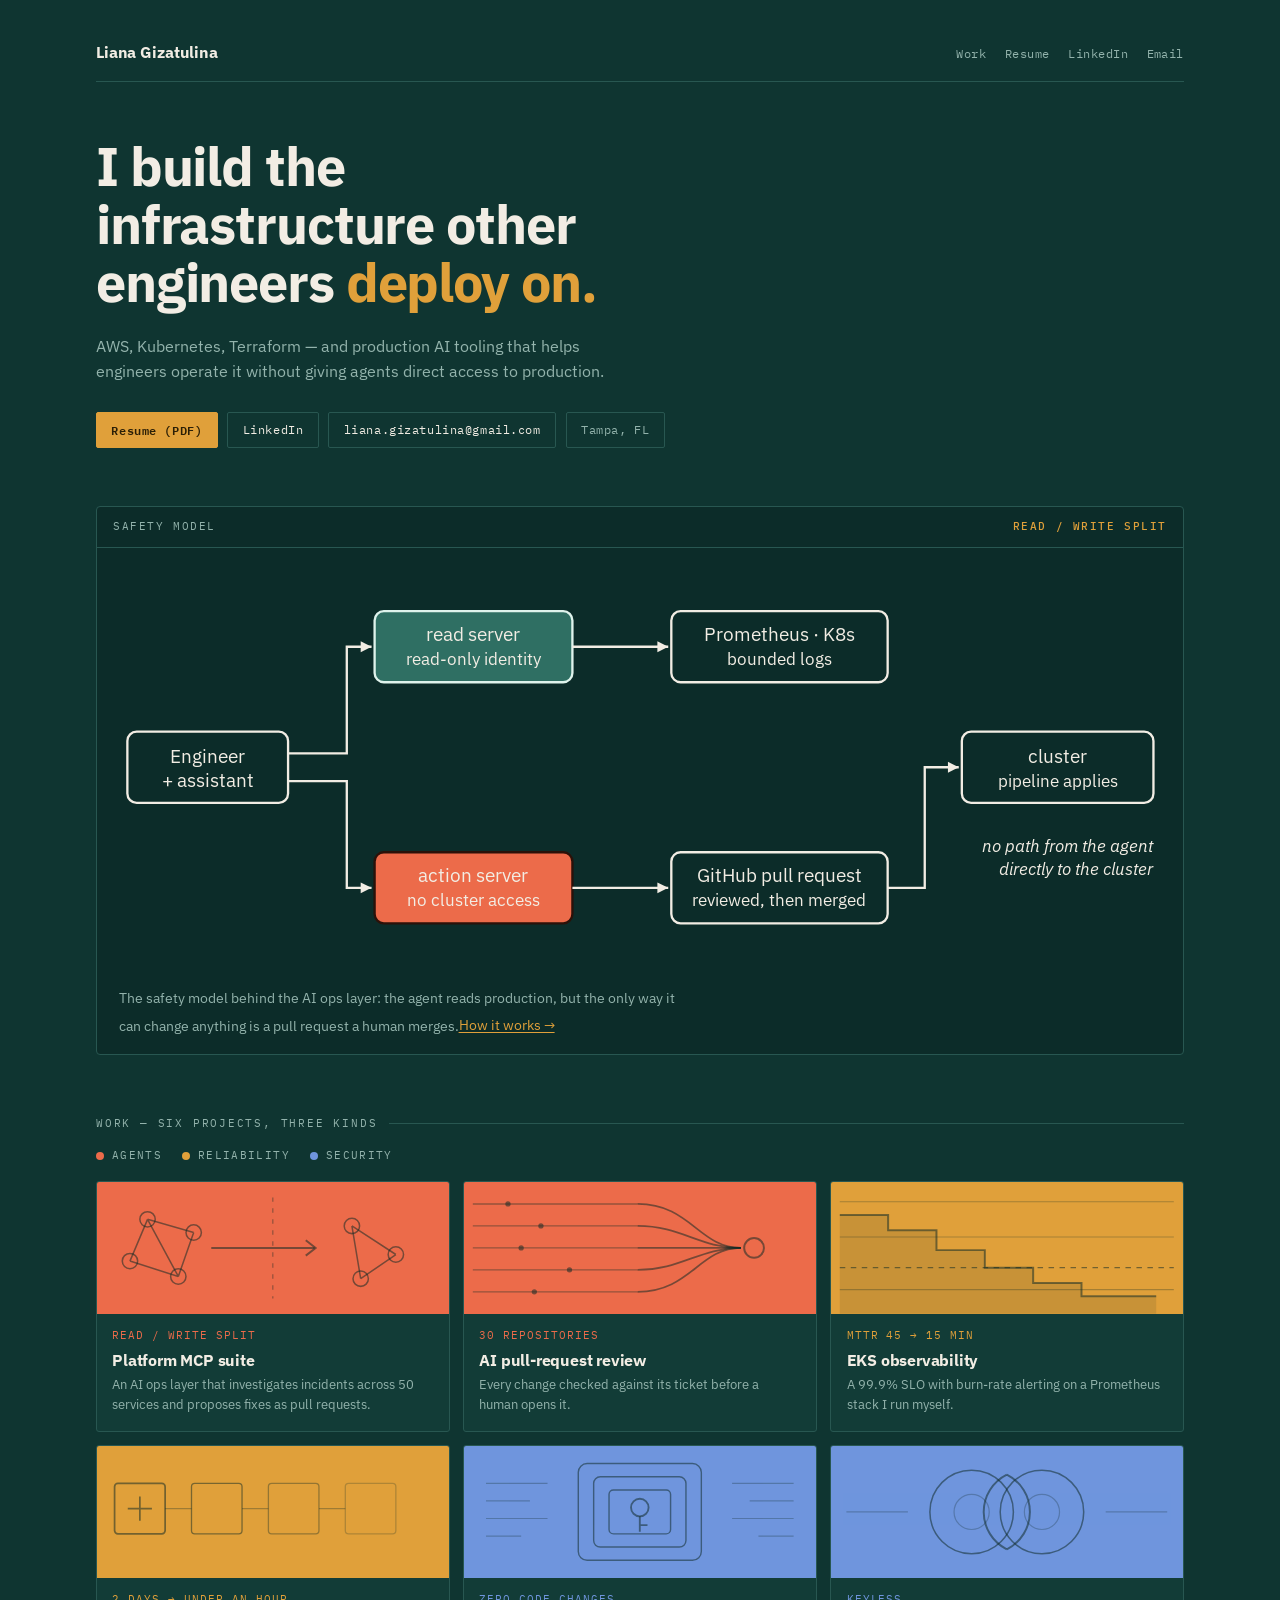
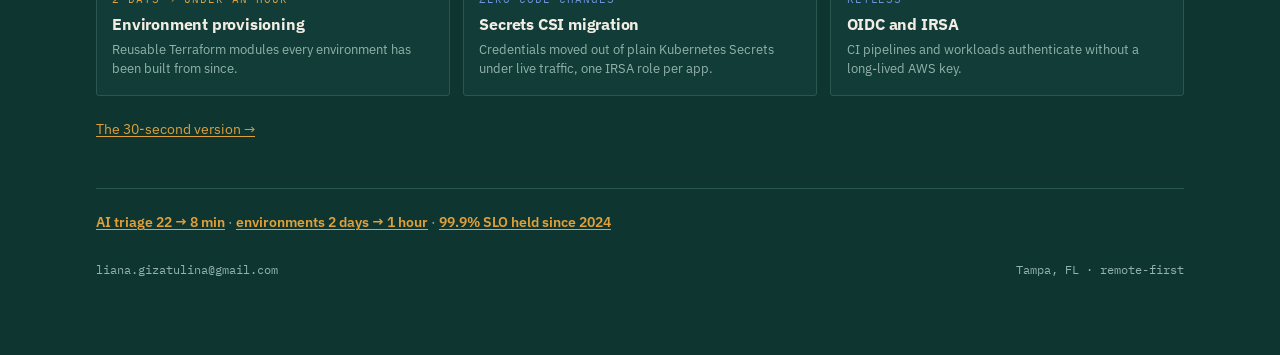
==== index.html @ ad699a3f "redesign: deep teal ground, three-colour project system, add resume.pdf The paper-and-ink identity (" ====
<!doctype html>
<html lang="en">
<head>
<meta charset="utf-8">
<meta name="viewport" content="width=device-width, initial-scale=1">
<title>Liana Gizatulina — Platform / DevOps Engineer</title>
<meta name="description" content="Platform engineer. I build the infrastructure other engineers deploy on — AWS, Kubernetes, Terraform — and production AI tooling for operating it.">
<link rel="icon" href="favicon.svg" type="image/svg+xml">
<link rel="canonical" href="https://lianagizatulina.com/">
<meta property="og:type" content="website">
<meta property="og:site_name" content="Liana Gizatulina">
<meta property="og:url" content="https://lianagizatulina.com/">
<meta property="og:title" content="Liana Gizatulina — Platform / DevOps Engineer">
<meta property="og:description" content="Platform engineer. I build the infrastructure other engineers deploy on — AWS, Kubernetes, Terraform — and production AI tooling for operating it.">
<meta property="og:image" content="https://lianagizatulina.com/og-2.png">
<meta property="og:image:width" content="1200">
<meta property="og:image:height" content="630">
<meta property="og:image:alt" content="Liana Gizatulina, Platform / DevOps Engineer. 99.9% SLO since 2024, environments 2 days to 1 hour, AI triage 22 to 8 min.">
<meta name="twitter:card" content="summary_large_image">
<link rel="preconnect" href="https://fonts.googleapis.com">
<link rel="preconnect" href="https://fonts.gstatic.com" crossorigin>
<link rel="stylesheet" href="style.css?v=6">
</head>
<body>

<svg width="0" height="0" style="position:absolute" aria-hidden="true" focusable="false">
  <symbol id="art-split" viewBox="0 0 320 120">
    <g fill="none" stroke="currentColor" stroke-width="1.4">
      <circle cx="46" cy="34" r="7"/><circle cx="30" cy="72" r="7"/><circle cx="74" cy="86" r="7"/><circle cx="88" cy="46" r="7"/>
      <path d="M46 34L88 46M46 34L30 72M30 72L74 86M88 46L74 86M46 34L74 86"/>
      <circle cx="232" cy="40" r="7"/><circle cx="272" cy="66" r="7"/><circle cx="240" cy="88" r="7"/>
      <path d="M232 40L272 66M272 66L240 88M232 40L240 88"/>
    </g>
    <path d="M160 14V106" stroke="currentColor" stroke-width="1.2" stroke-dasharray="4 6" opacity=".7"/>
    <g class="hi" stroke="currentColor" stroke-width="1.8" fill="none">
      <path d="M104 60h94"/><path d="M190 53l9 7-9 7"/>
    </g>
  </symbol>
  <symbol id="art-lanes" viewBox="0 0 320 120">
    <g fill="none" stroke="currentColor" stroke-width="1.2" opacity=".75">
      <path d="M8 20h150M8 40h150M8 60h150M8 80h150M8 100h150"/>
    </g>
    <g class="hi" fill="none" stroke="currentColor" stroke-width="1.6">
      <path d="M158 20C206 20 214 60 252 60"/><path d="M158 40C198 40 214 60 252 60"/>
      <path d="M158 60h94"/>
      <path d="M158 80C198 80 214 60 252 60"/><path d="M158 100C206 100 214 60 252 60"/>
      <circle cx="264" cy="60" r="9" stroke-width="1.8"/>
    </g>
    <g fill="currentColor"><circle cx="40" cy="20" r="2.4"/><circle cx="70" cy="40" r="2.4"/><circle cx="52" cy="60" r="2.4"/><circle cx="96" cy="80" r="2.4"/><circle cx="64" cy="100" r="2.4"/></g>
  </symbol>
  <symbol id="art-burn" viewBox="0 0 320 120">
    <path d="M8 30h44v14h44v18h44v16h44v14h44v12h68v36H8z" fill="currentColor" opacity=".22"/>
    <path class="hi" d="M8 30h44v14h44v18h44v16h44v14h44v12h68" fill="none" stroke="currentColor" stroke-width="1.8"/>
    <path d="M8 78h304" fill="none" stroke="currentColor" stroke-width="1.2" stroke-dasharray="5 5"/>
    <g fill="none" stroke="currentColor" stroke-width="1" opacity=".55"><path d="M8 18h304M8 50h304M8 98h304"/></g>
  </symbol>
  <symbol id="art-grid" viewBox="0 0 320 120">
    <g class="hi" fill="none" stroke="currentColor" stroke-width="1.6">
      <rect x="16" y="34" width="46" height="46" rx="3"/><path d="M28 57h22M39 46v22"/>
    </g>
    <g fill="none" stroke="currentColor" stroke-width="1.2">
      <rect x="86" y="34" width="46" height="46" rx="3" opacity=".95"/>
      <rect x="156" y="34" width="46" height="46" rx="3" opacity=".7"/>
      <rect x="226" y="34" width="46" height="46" rx="3" opacity=".45"/>
    </g>
    <g stroke="currentColor" stroke-width="1.2" opacity=".6" fill="none"><path d="M62 57h24M132 57h24M202 57h24"/></g>
  </symbol>
  <symbol id="art-vault" viewBox="0 0 320 120">
    <g fill="none" stroke="currentColor" stroke-width="1.3">
      <rect x="104" y="16" width="112" height="88" rx="8"/>
      <rect x="118" y="28" width="84" height="64" rx="6"/>
      <rect x="132" y="40" width="56" height="40" rx="4"/>
    </g>
    <g class="hi" fill="none" stroke="currentColor" stroke-width="1.7">
      <circle cx="160" cy="56" r="8"/><path d="M160 64v14M160 72h7"/>
    </g>
    <g fill="none" stroke="currentColor" stroke-width="1.1" opacity=".55">
      <path d="M20 34h56M20 50h40M20 66h56M20 82h32"/>
      <path d="M244 34h56M260 50h40M244 66h56M268 82h32"/>
    </g>
  </symbol>
  <symbol id="art-rings" viewBox="0 0 320 120">
    <g fill="none" stroke="currentColor" stroke-width="1.4">
      <circle cx="128" cy="60" r="38"/><circle cx="192" cy="60" r="38"/>
    </g>
    <g class="hi" fill="none" stroke="currentColor" stroke-width="1.8">
      <path d="M160 26a38 38 0 000 68"/><path d="M160 26a38 38 0 010 68"/>
    </g>
    <g fill="none" stroke="currentColor" stroke-width="1.1" opacity=".5">
      <circle cx="128" cy="60" r="16"/><circle cx="192" cy="60" r="16"/>
      <path d="M14 60h56M250 60h56"/>
    </g>
  </symbol>
</svg>

<div class="wrap wide">

  <nav class="site-nav">
    <span class="who">Liana Gizatulina</span>
    <span class="nav-links">
      <a href="projects/">Work</a>
      <a href="resume.pdf">Resume</a>
      <a href="https://linkedin.com/in/liana-gizatulina">LinkedIn</a>
      <a href="mailto:liana.gizatulina@gmail.com">Email</a>
    </span>
  </nav>

  <header class="hero">
    <h1>I build the infrastructure other engineers <em>deploy on.</em></h1>
    <p class="hook">AWS, Kubernetes, Terraform — and production AI tooling that helps engineers operate it without giving agents direct access to production.</p>
    <ul class="chips">
      <li><a class="pri" href="resume.pdf">Resume (PDF)</a></li>
      <li><a href="https://linkedin.com/in/liana-gizatulina">LinkedIn</a></li>
      <li><a href="mailto:liana.gizatulina@gmail.com">liana.gizatulina@gmail.com</a></li>
      <li><span>Tampa, FL</span></li>
    </ul>
  </header>

  <figure class="showcase framed">
    <div class="panel-bar"><span>Safety model</span><b>read / write split</b></div>
    <div class="panel-body">
      <svg viewBox="0 0 680 260" role="img" aria-labelledby="home-diagram-title home-diagram-desc" xmlns="http://www.w3.org/2000/svg">
        <title id="home-diagram-title">Read and write paths, separated</title>
        <desc id="home-diagram-desc">The assistant reaches the read server, which queries Prometheus, Kubernetes state, and bounded logs using a read-only service account. Separately, the assistant reaches the action server, which holds no cluster credentials and can only open a GitHub pull request. A human reviews and merges that pull request, and only then does the delivery pipeline apply the change to the cluster.</desc>
        <g fill="none" stroke="currentColor" stroke-width="1.5">
          <rect x="8" y="104" width="104" height="46" rx="6"/>
          <rect class="n-read" x="168" y="26" width="128" height="46" rx="6"/>
          <rect class="n-act" x="168" y="182" width="128" height="46" rx="6"/>
          <rect x="360" y="26" width="140" height="46" rx="6"/>
          <rect x="360" y="182" width="140" height="46" rx="6"/>
          <rect x="548" y="104" width="124" height="46" rx="6"/>
        </g>
        <g fill="currentColor" font-family="'IBM Plex Sans', -apple-system, BlinkMacSystemFont, sans-serif" font-size="12.5" text-anchor="middle">
          <text x="60" y="124">Engineer</text>
          <text x="60" y="140">+ assistant</text>
          <text x="232" y="45">read server</text>
          <text x="232" y="61" font-size="11">read-only identity</text>
          <text x="232" y="201">action server</text>
          <text x="232" y="217" font-size="11">no cluster access</text>
          <text x="430" y="45">Prometheus · K8s</text>
          <text x="430" y="61" font-size="11">bounded logs</text>
          <text x="430" y="201">GitHub pull request</text>
          <text x="430" y="217" font-size="11">reviewed, then merged</text>
          <text x="610" y="124">cluster</text>
          <text x="610" y="140" font-size="11">pipeline applies</text>
        </g>
        <g stroke="currentColor" stroke-width="1.5" fill="none">
          <path d="M112 118 L 150 118 L 150 49 L 166 49"/>
          <path d="M112 136 L 150 136 L 150 205 L 166 205"/>
          <path d="M296 49 L 358 49"/>
          <path d="M296 205 L 358 205"/>
          <path d="M500 205 L 524 205 L 524 127 L 546 127"/>
        </g>
        <g fill="currentColor">
          <path d="M166 49 l -7 -3.5 v 7 z"/>
          <path d="M166 205 l -7 -3.5 v 7 z"/>
          <path d="M358 49 l -7 -3.5 v 7 z"/>
          <path d="M358 205 l -7 -3.5 v 7 z"/>
          <path d="M546 127 l -7 -3.5 v 7 z"/>
        </g>
        <g fill="currentColor" font-family="'IBM Plex Sans', -apple-system, BlinkMacSystemFont, sans-serif" font-size="11" font-style="italic" text-anchor="end">
          <text x="672" y="182">no path from the agent</text>
          <text x="672" y="197">directly to the cluster</text>
        </g>
      </svg>
      <figcaption>The safety model behind the AI ops layer: the agent reads production, but the only way it can change anything is a pull request a human merges.<a class="go" href="projects/mcp-suite.html">How it works &rarr;</a></figcaption>
    </div>
  </figure>

  <p class="sec-label">Work — six projects, three kinds</p>

  <ul class="cat-key">
    <li class="c-agents"><i></i>Agents</li>
    <li class="c-rely"><i></i>Reliability</li>
    <li class="c-sec"><i></i>Security</li>
  </ul>

  <ul class="cards">
    <li><a class="pcard c-agents" href="projects/mcp-suite.html">
      <svg class="pcard-art" viewBox="0 0 320 120" aria-hidden="true"><use href="#art-split"/></svg>
      <span class="pcard-body">
        <span class="pcard-metric">read / write split</span>
        <span class="pcard-title">Platform MCP suite</span>
        <span class="pcard-note">An AI ops layer that investigates incidents across 50 services and proposes fixes as pull requests.</span>
      </span>
    </a></li>
    <li><a class="pcard c-agents" href="projects/ai-pr-review.html">
      <svg class="pcard-art" viewBox="0 0 320 120" aria-hidden="true"><use href="#art-lanes"/></svg>
      <span class="pcard-body">
        <span class="pcard-metric">30 repositories</span>
        <span class="pcard-title">AI pull-request review</span>
        <span class="pcard-note">Every change checked against its ticket before a human opens it.</span>
      </span>
    </a></li>
    <li><a class="pcard c-rely" href="projects/eks-observability.html">
      <svg class="pcard-art" viewBox="0 0 320 120" aria-hidden="true"><use href="#art-burn"/></svg>
      <span class="pcard-body">
        <span class="pcard-metric">MTTR 45 &rarr; 15 min</span>
        <span class="pcard-title">EKS observability</span>
        <span class="pcard-note">A 99.9% SLO with burn-rate alerting on a Prometheus stack I run myself.</span>
      </span>
    </a></li>
    <li><a class="pcard c-rely" href="projects/provisioning.html">
      <svg class="pcard-art" viewBox="0 0 320 120" aria-hidden="true"><use href="#art-grid"/></svg>
      <span class="pcard-body">
        <span class="pcard-metric">2 days &rarr; under an hour</span>
        <span class="pcard-title">Environment provisioning</span>
        <span class="pcard-note">Reusable Terraform modules every environment has been built from since.</span>
      </span>
    </a></li>
    <li><a class="pcard c-sec" href="projects/secrets-csi.html">
      <svg class="pcard-art" viewBox="0 0 320 120" aria-hidden="true"><use href="#art-vault"/></svg>
      <span class="pcard-body">
        <span class="pcard-metric">zero code changes</span>
        <span class="pcard-title">Secrets CSI migration</span>
        <span class="pcard-note">Credentials moved out of plain Kubernetes Secrets under live traffic, one IRSA role per app.</span>
      </span>
    </a></li>
    <li><a class="pcard c-sec" href="projects/oidc-irsa.html">
      <svg class="pcard-art" viewBox="0 0 320 120" aria-hidden="true"><use href="#art-rings"/></svg>
      <span class="pcard-body">
        <span class="pcard-metric">keyless</span>
        <span class="pcard-title">OIDC and IRSA</span>
        <span class="pcard-note">CI pipelines and workloads authenticate without a long-lived AWS key.</span>
      </span>
    </a></li>
  </ul>

  <p class="more"><a href="30-seconds.html">The 30-second version &rarr;</a></p>

  <p class="numbers">
    <a href="projects/mcp-suite.html"><strong>AI triage 22 &rarr; 8 min</strong></a> &middot; <a href="projects/provisioning.html"><strong>environments 2 days &rarr; 1 hour</strong></a> &middot; <a href="projects/eks-observability.html"><strong>99.9% SLO held since 2024</strong></a>
  </p>

  <p class="site-foot"><span>liana.gizatulina@gmail.com</span><span>Tampa, FL &middot; remote-first</span></p>

</div>
</body>
</html>
---- style.css ----
/* Two Doors — shared styles.
   No framework, no build step. JavaScript is progressive enhancement only:
   every page is complete and readable without it. */

@import url("https://fonts.googleapis.com/css2?family=IBM+Plex+Mono:wght@400;500&family=IBM+Plex+Sans:wght@400;600;700&display=swap");

:root {
  /* Direction D — deep teal ground, colour lives in the artwork */
  --bg: #0f3531;
  --card: #123c37;
  --fg: #f2ede4;
  --muted: #93b3ac;
  --rule: #285751;
  --rule-strong: #3d7a70;
  --hover: #16453f;
  --accent: #e0a03a;
  --focus: #6f95dd;

  /* the three project categories */
  --cat-agents: #ec6b4a;
  --cat-rely:   #e0a03a;
  --cat-sec:    #6f95dd;
  --art-ink:    rgba(14, 42, 38, .52);
  --art-ink-2:  rgba(14, 42, 38, .86);

  /* data-visual semantics, carried over */
  --spent: #ec6b4a;
  --spent-ink: #2b1109;
  --spent-over: #d84a37;
  --left: #2f6f63;
  --left-ink: #dff3ec;
  --good: #4fb99a;

  --measure: 36rem;
  --wide: 68rem;
  --sans: "IBM Plex Sans", -apple-system, BlinkMacSystemFont, "Segoe UI", Roboto, "Helvetica Neue", Arial, sans-serif;
  --serif: "IBM Plex Sans", -apple-system, BlinkMacSystemFont, "Segoe UI", Roboto, "Helvetica Neue", Arial, sans-serif;
  --mono: "IBM Plex Mono", ui-monospace, SFMono-Regular, "SF Mono", Menlo, Consolas, monospace;
}

@media (prefers-color-scheme: dark) {
  :root {
    --bg: #0b2b28;
    --card: #0f342f;
    --rule: #23504b;
    --hover: #133c37;
  }
}

*, *::before, *::after { box-sizing: border-box; }
html { -webkit-text-size-adjust: 100%; }

body {
  margin: 0;
  padding: 2.5rem 1.25rem 4rem;
  background: var(--bg);
  color: var(--fg);
  font-family: var(--sans);
  font-size: 1.0625rem;
  line-height: 1.6;
}

.wrap { max-width: var(--measure); margin: 0 auto; }

a { color: inherit; text-decoration-thickness: 1px; text-underline-offset: 2px; }
a:focus-visible { outline: 2px solid var(--focus); outline-offset: 3px; border-radius: 2px; }

/* --- header card --- */

.card {
  border: 1px solid var(--rule);
  border-radius: 10px;
  background: var(--card);
  padding: 1.5rem;
}

.name { margin: 0; font-size: 1.875rem; line-height: 1.15; letter-spacing: -0.015em; font-family: var(--serif); font-weight: 600; }
.role { margin: 0.4rem 0 0; font-size: 1.0625rem; font-weight: 600; }
.pitch { margin: 0.85rem 0 0; color: var(--muted); font-family: var(--serif); font-size: 1.0625rem; }

.meta { margin: 1.25rem 0 0; display: flex; flex-wrap: wrap; gap: 0.75rem 1.25rem; align-items: center; font-size: 0.9375rem; }

.btn {
  display: inline-block;
  padding: 0.5rem 1rem;
  border: 1px solid var(--fg);
  border-radius: 6px;
  text-decoration: none;
  font-weight: 600;
  font-size: 0.9375rem;
  transition: background .15s, color .15s;
}
.btn:hover { background: var(--fg); color: var(--card); }

/* --- doors --- */

.doors { margin: 1.75rem 0 0; padding: 0; list-style: none; display: grid; gap: 1rem; }
@media (min-width: 34rem) { .doors { grid-template-columns: 1fr 1fr; } }

.door {
  display: block;
  height: 100%;
  padding: 1.25rem;
  border: 1px solid var(--rule);
  border-radius: 10px;
  background: var(--card);
  text-decoration: none;
  transition: background .15s, border-color .15s, transform .15s;
}
.door:hover { background: var(--hover); border-color: var(--rule-strong); transform: translateY(-2px); }

.door-label { margin: 0; font-size: 1.125rem; font-weight: 700; }
.door-label::after { content: "\2192"; display: inline-block; margin-left: 0.35em; transition: transform .15s; }
.door:hover .door-label::after { transform: translateX(4px); }
.door-note { margin: 0.35rem 0 0; color: var(--muted); font-size: 0.9375rem; }
.door-time { margin: 0.6rem 0 0; font-family: var(--sans); font-size: 0.8125rem; color: var(--muted); letter-spacing: 0.02em; }

/* --- the three numbers --- */

.numbers { margin: 1.75rem 0 0; color: var(--muted); font-size: 1rem; line-height: 1.9; }
.numbers strong { color: var(--accent); font-weight: 600; }

/* --- interior pages --- */

.back { display: inline-block; margin: 0 0 1.5rem; font-size: 0.9375rem; color: var(--muted); }

h2 {
  margin: 2.75rem 0 0.75rem;
  font-size: 1.3125rem;
  line-height: 1.3;
  padding-bottom: 0.4rem;
  border-bottom: 1px solid var(--rule);
  font-family: var(--sans);
}
h3 { margin: 1.5rem 0 0.25rem; font-size: 1.0625rem; }

p, li, dd { font-family: var(--serif); }
.lede { font-size: 1.1875rem; line-height: 1.55; }
.role-line { margin: 0; color: var(--muted); font-size: 0.9375rem; font-family: var(--sans); }

.scope {
  margin: 1.25rem 0 0;
  padding: 0.9rem 1rem;
  border-left: 3px solid var(--accent);
  background: var(--card);
  color: var(--muted);
  font-size: 0.9375rem;
}
.scope strong { color: var(--fg); }

.method { margin: 0.2rem 0 1rem; color: var(--muted); font-size: 0.875rem; line-height: 1.55; font-family: var(--sans); }

ul.tight { margin: 0.5rem 0 0; padding-left: 1.15rem; }
ul.tight li { margin: 0.35rem 0; }
.stack dt { font-weight: 600; margin-top: 0.85rem; font-family: var(--sans); }
.stack dd { margin: 0.15rem 0 0; color: var(--muted); }

figure { margin: 1.75rem 0; }
figure svg { width: 100%; height: auto; display: block; }
figcaption { margin-top: 0.6rem; color: var(--muted); font-size: 0.875rem; font-family: var(--sans); }

.artifact {
  margin: 1.25rem 0;
  overflow-x: auto;
  background: var(--card);
  border: 1px solid var(--rule);
  border-radius: 8px;
  padding: 1rem 1.1rem;
}
.artifact pre { margin: 0; }
.artifact code { font-family: var(--mono); font-size: 0.8125rem; line-height: 1.6; white-space: pre; }
.c-com { color: var(--muted); }
.c-key { font-weight: 700; color: var(--accent); }

/* --- data visuals (static first; JS only adds the slider) --- */

.viz { margin: 1.75rem 0; }

.viz-label { display: flex; justify-content: space-between; align-items: baseline; gap: 1rem; margin-bottom: 0.4rem; font-family: var(--sans); font-size: 0.875rem; color: var(--muted); }

.budget { display: flex; height: 46px; border: 1px solid var(--rule); border-radius: 8px; overflow: hidden; }
.budget > div { display: flex; align-items: center; justify-content: center; font-family: var(--sans); font-size: 0.8125rem; font-weight: 600; transition: width .12s linear; }
.budget-spent { background: var(--spent); color: var(--spent-ink); }
.budget-left { background: var(--left); color: var(--left-ink); }
.budget.over .budget-spent { background: var(--spent-over); color: #fff; }

.budget-control { display: none; align-items: center; gap: 0.75rem; margin-top: 1rem; font-family: var(--sans); font-size: 0.875rem; color: var(--muted); }
.budget-control.on { display: flex; }
.budget-control input[type=range] { flex: 1; accent-color: var(--accent); }
.budget-control output { min-width: 3.5rem; text-align: right; font-weight: 600; color: var(--fg); }

.bars { display: grid; grid-template-columns: 4.5rem 1fr; gap: 0.5rem 0.75rem; align-items: center; font-family: var(--sans); font-size: 0.875rem; color: var(--muted); }
.bar { height: 24px; border-radius: 4px; }
.bar-before { background: var(--spent); }
.bar-after { background: var(--good); }

/* split fleet — some replicas serving, some unable to start */
.fleet { display: flex; flex-wrap: wrap; gap: 6px; margin: 0.5rem 0; }
.pod { width: 34px; height: 34px; border-radius: 5px; display: flex; align-items: center; justify-content: center; font-family: var(--sans); font-size: 0.6875rem; font-weight: 700; }
.pod-ok { background: var(--left); color: var(--left-ink); }
.pod-bad { background: var(--spent); color: var(--spent-ink); }
.legend { display: flex; flex-wrap: wrap; gap: 1rem; margin-top: 0.6rem; font-family: var(--sans); font-size: 0.8125rem; color: var(--muted); }
.legend span::before { content: ""; display: inline-block; width: 11px; height: 11px; border-radius: 3px; margin-right: 0.45rem; vertical-align: baseline; }
.legend .ok::before { background: var(--left); }
.legend .bad::before { background: var(--spent); }

/* before / after pairs */
.compare { display: grid; gap: 0.85rem; margin: 0.5rem 0; }
.cmp-row { display: grid; grid-template-columns: 8.5rem 1fr; gap: 0.75rem; align-items: center; font-family: var(--sans); font-size: 0.875rem; }
.cmp-key { color: var(--muted); }
.cmp-val { display: flex; align-items: center; gap: 0.6rem; }
.chip { display: inline-block; padding: 0.3rem 0.7rem; border-radius: 5px; font-weight: 700; font-size: 0.875rem; }
.chip-was { background: var(--spent); color: var(--spent-ink); }
.chip-now { background: var(--left); color: var(--left-ink); }
.arrow { color: var(--muted); }

/* the old hand-off path vs the new one */
.track { display: grid; grid-template-columns: 5.5rem 1fr; gap: 0.5rem 0.75rem; align-items: center; font-family: var(--sans); font-size: 0.8125rem; color: var(--muted); }
.seg { display: flex; gap: 3px; align-items: center; }
.seg i { display: block; height: 26px; border-radius: 4px; font-style: normal; }
.seg .work { background: var(--spent); }
.seg .wait { background: var(--rule); }
.seg .fast { background: var(--good); }
.seg .t { margin-left: auto; padding-left: 0.6rem; white-space: nowrap; color: var(--fg); font-weight: 600; }

/* two-column calibration list */
.twocol { display: grid; gap: 1rem; margin: 0.5rem 0; }
@media (min-width: 34rem) { .twocol { grid-template-columns: 1fr 1fr; } }
.col { border-radius: 8px; padding: 0.9rem 1rem; }
.col-flag { background: var(--spent); color: var(--spent-ink); }
.col-ignore { background: var(--left); color: var(--left-ink); }
.col h3 { margin: 0 0 0.5rem; font-family: var(--sans); font-size: 0.8125rem; letter-spacing: 0.06em; text-transform: uppercase; }
.col ul { margin: 0; padding-left: 1.05rem; }
.col li { font-family: var(--sans); font-size: 0.875rem; line-height: 1.45; margin: 0.3rem 0; }

/* diagram node fills — set on <rect>, text stays currentColor */
.n-read { fill: var(--left); stroke: var(--left-ink); }
.n-act { fill: var(--spent); stroke: var(--spent-ink); }

footer {
  margin-top: 3.5rem;
  padding-top: 1.25rem;
  border-top: 1px solid var(--rule);
  color: var(--muted);
  font-size: 0.9375rem;
  font-family: var(--sans);
}

/* landing: showcase diagram + project cards */
.showcase { margin: 1.75rem 0 0; padding: 1.25rem 1.25rem 1rem; background: var(--card); border: 1px solid var(--rule); border-radius: 10px; }
  .showcase svg { display: block; width: 100%; height: auto; color: var(--fg); }
  .showcase figcaption { margin: 0.85rem 0 0; color: var(--muted); font-size: 0.9375rem; font-family: var(--serif); }
  .showcase figcaption a { color: var(--accent); }
  .cards { margin: 1.5rem 0 0; padding: 0; list-style: none; display: grid; gap: 1rem; grid-template-columns: repeat(3, 1fr); }
  @media (max-width: 46rem) { .cards { grid-template-columns: 1fr; } }
  .pcard { display: block; height: 100%; padding: 1rem 1.1rem; background: var(--card); border: 1px solid var(--rule); border-radius: 10px; text-decoration: none; color: inherit; transition: background .15s, border-color .15s, transform .15s; }
  .pcard:hover { background: var(--hover); border-color: var(--rule-strong); transform: translateY(-2px); }
  .pcard-metric { margin: 0; font-family: var(--mono); font-size: 0.8125rem; color: var(--accent); letter-spacing: 0.01em; }
  .pcard-title { margin: 0.4rem 0 0; font-size: 1.0625rem; font-weight: 700; line-height: 1.25; }
  .pcard-note { margin: 0.4rem 0 0; color: var(--muted); font-size: 0.9375rem; }
  .more { margin: 1.25rem 0 0; font-size: 0.9375rem; }
.showcase figcaption .go { display: block; margin-top: 0.4rem; }

/* projects index: diagram thumbnails */
.doors.with-thumb { grid-template-columns: repeat(2, 1fr); }
.doors.with-thumb .door { display: flex; flex-direction: column; }
.thumb { display: block; width: 100%; height: auto; margin: 0 0 0.85rem; color: var(--rule-strong); }
.doors.with-thumb .door-time { margin-top: auto; padding-top: 0.6rem; }
@media (max-width: 46rem) { .doors.with-thumb { grid-template-columns: 1fr; } }

/* project pages: collapsible method notes + diagram node fills */
details.method { margin: 1.25rem 0 0; padding: 0.75rem 1rem; background: var(--card); border: 1px solid var(--rule); border-radius: 8px; }
details.method summary { cursor: pointer; font-size: 0.9375rem; font-weight: 600; color: var(--muted); }
details.method[open] summary { margin-bottom: 0.5rem; }
details.method p { margin: 0.6rem 0 0; font-size: 0.9375rem; color: var(--muted); }
.n-src  { fill: var(--hover); }
.n-core { fill: var(--left); stroke: var(--left-ink); }
.n-out  { fill: var(--card); stroke: var(--rule-strong); }
.n-box { fill: var(--hover); }

/* mcp-suite: "ask the agent" panel + path highlighting */
.ask { margin: 1.5rem 0 0; padding: 1.1rem 1.2rem; background: var(--card); border: 1px solid var(--rule); border-radius: 10px; }
.ask-lead { margin: 0 0 0.85rem; font-size: 0.9375rem; color: var(--muted); }
.ask-list { margin: 0; padding: 0; list-style: none; display: grid; gap: 0.4rem; }
.ask-list li { display: flex; align-items: center; gap: 0.6rem; flex-wrap: wrap; }
.ask-btn { flex: 1 1 16rem; text-align: left; font: inherit; font-size: 0.9375rem; color: inherit;
  background: none; border: 1px solid var(--rule); border-radius: 7px; padding: 0.45rem 0.7rem; cursor: default; }
.ask.on .ask-btn { cursor: pointer; }
.ask.on .ask-btn:hover { background: var(--hover); border-color: var(--rule-strong); }
.ask-btn.sel { background: var(--hover); border-color: var(--rule-strong); font-weight: 600; }
.verdict { flex: 0 0 auto; font-family: var(--mono); font-size: 0.75rem; padding: 0.15rem 0.5rem; border-radius: 4px; }
.v-read { background: var(--left); color: var(--left-ink); }
.v-act  { background: var(--hover); color: var(--accent); border: 1px solid var(--rule-strong); }
.v-none { background: var(--spent); color: var(--spent-ink); }
.ask-out { margin: 0.9rem 0 0; font-size: 0.9375rem; color: var(--muted); min-height: 2.6em; }
.ask.on .ask-out { color: var(--fg); }
#fig .p-read, #fig .p-act, #fig .no-path { transition: opacity .18s; }
#fig.hl-read .p-act, #fig.hl-act .p-read,
#fig.hl-none .p-read, #fig.hl-none .p-act { opacity: 0.15; }
#fig.hl-none .no-path { fill: var(--spent-over); font-weight: 700; font-style: normal; }


/* ============================================================
   Landing — Direction D.  Every rule is scoped under .wide so
   the interior pages keep the styles they already had.
   Colour fills the artwork panel and stops there; the reading
   area stays on the teal ground. The border picks up the
   category colour on hover and keyboard focus only.
   ============================================================ */

.wrap.wide { max-width: var(--wide); }

.wide .site-nav {
  display: flex; justify-content: space-between; align-items: baseline;
  gap: 1rem; flex-wrap: wrap;
  padding-bottom: 0.9rem; margin-bottom: clamp(2rem, 5vw, 3.5rem);
  border-bottom: 1px solid var(--rule);
}
.wide .who { font-weight: 700; font-size: 0.98rem; letter-spacing: -0.008em; }
.wide .nav-links { display: flex; gap: 1.15rem; flex-wrap: wrap; font-family: var(--mono); font-size: 0.78rem; letter-spacing: 0.04em; }
.wide .nav-links a { color: var(--muted); text-decoration: none; border-bottom: 1px solid transparent; padding-bottom: 2px; }
.wide .nav-links a:hover { color: var(--accent); border-bottom-color: var(--accent); }

.wide .hero h1 {
  margin: 0 0 1.35rem; max-width: 20ch;
  font-family: var(--sans); font-weight: 700;
  font-size: clamp(1.8rem, 4.4vw, 3.35rem); line-height: 1.08;
  letter-spacing: -0.021em; text-wrap: balance;
}
.wide .hero h1 em { font-style: normal; color: var(--accent); }
.wide .hook { margin: 0 0 1.7rem; max-width: 54ch; color: var(--muted); font-size: 1rem; line-height: 1.6; }

.wide .chips { display: flex; gap: 0.6rem; flex-wrap: wrap; margin: 0 0 clamp(2.1rem, 5vw, 3.6rem); padding: 0; list-style: none; }
.wide .chips a, .wide .chips span {
  display: inline-block; font-family: var(--mono); font-size: 0.72rem; letter-spacing: 0.05em;
  padding: 0.5rem 0.9rem; border: 1px solid var(--rule); border-radius: 2px;
  color: var(--fg); text-decoration: none; transition: border-color .15s, color .15s;
}
.wide .chips a:hover { border-color: var(--accent); color: var(--accent); }
.wide .chips a.pri { background: var(--accent); border-color: var(--accent); color: #2b1f06; font-weight: 600; }
.wide .chips a.pri:hover { color: #2b1f06; filter: brightness(1.08); }
.wide .chips span { color: var(--muted); }

/* diagram panel */
.wide .showcase.framed {
  margin: 0 0 clamp(2.2rem, 5vw, 3.75rem); padding: 0;
  background: #0c2c29; border: 1px solid var(--rule); border-radius: 4px; overflow: hidden;
}
.wide .showcase.framed .panel-bar {
  display: flex; justify-content: space-between; align-items: center; gap: 0.75rem;
  padding: 0.7rem 1rem; border-bottom: 1px solid var(--rule);
  font-family: var(--mono); font-size: 0.7rem; letter-spacing: 0.14em; text-transform: uppercase; color: var(--muted);
}
.wide .showcase.framed .panel-bar b { color: var(--accent); font-weight: 500; }
.wide .showcase.framed .panel-body { padding: 1.4rem 1.1rem 1.1rem; }
.wide .showcase.framed svg { display: block; width: 100%; height: auto; color: var(--fg); }
.wide .showcase.framed figcaption { margin: 1rem 0.25rem 0; max-width: 72ch; color: var(--muted); font-size: 0.85rem; font-family: var(--sans); line-height: 1.55; }
.wide .showcase.framed figcaption .go { display: inline-block; margin-top: 0.35rem; color: var(--accent); }

.wide .sec-label {
  display: flex; align-items: center; gap: 0.75rem; margin: 0 0 0.9rem;
  font-family: var(--mono); font-size: 0.7rem; letter-spacing: 0.16em; text-transform: uppercase; color: var(--muted);
}
.wide .sec-label::after { content: ""; flex: 1; height: 1px; background: var(--rule); }

/* category key — deliberately NOT .legend, which the project pages already use */
.wide .cat-key { display: flex; gap: 1.25rem; flex-wrap: wrap; margin: 0 0 1rem; padding: 0; list-style: none; }
.wide .cat-key li { display: flex; align-items: center; gap: 0.5rem; font-family: var(--mono); font-size: 0.7rem; letter-spacing: 0.12em; text-transform: uppercase; color: var(--muted); }
.wide .cat-key i { width: 8px; height: 8px; border-radius: 50%; background: var(--cat); flex: none; }

/* six project cards */
.wide .cards { margin: 0; padding: 0; list-style: none; display: grid; gap: 0.85rem; grid-template-columns: repeat(3, 1fr); }
@media (max-width: 62rem) { .wide .cards { grid-template-columns: repeat(2, 1fr); } }
@media (max-width: 40rem) { .wide .cards { grid-template-columns: 1fr; } }

.wide .pcard {
  display: flex; flex-direction: column; height: 100%;
  padding: 0; background: var(--card);
  border: 1px solid var(--rule); border-radius: 3px; overflow: hidden;
  text-decoration: none; color: inherit;
  transition: border-color .15s, box-shadow .15s;
}
.wide .pcard:hover, .wide .pcard:focus-visible {
  background: var(--card); transform: none;
  border-color: var(--cat); box-shadow: 0 0 0 1px var(--cat);
}
.wide .pcard:focus-visible { outline: none; }
.wide .pcard-art { display: block; width: 100%; height: auto; background: var(--cat); color: var(--art-ink); }
.wide .pcard-art .hi { color: var(--art-ink-2); }
.wide .pcard-body { display: block; padding: 0.8rem 0.95rem 1rem; }
.wide .pcard-metric { display: block; margin: 0 0 0.35rem; font-family: var(--mono); font-size: 0.68rem; letter-spacing: 0.09em; text-transform: uppercase; color: var(--cat); }
.wide .pcard-title { display: block; margin: 0 0 0.35rem; font-size: 1.03rem; font-weight: 700; line-height: 1.22; letter-spacing: -0.012em; }
.wide .pcard-note { display: block; margin: 0; color: var(--muted); font-size: 0.82rem; line-height: 1.5; }

.c-agents { --cat: var(--cat-agents); }
.c-rely   { --cat: var(--cat-rely); }
.c-sec    { --cat: var(--cat-sec); }

.wide .more { margin: 1.35rem 0 0; font-size: 0.88rem; color: var(--muted); }
.wide .more a { color: var(--accent); }
.wide .numbers { margin: clamp(2rem, 4vw, 3rem) 0 0; padding-top: 1.25rem; border-top: 1px solid var(--rule); color: var(--muted); font-size: 0.88rem; line-height: 1.9; }
.wide .site-foot {
  margin-top: 1.5rem; display: flex; justify-content: space-between; gap: 1rem; flex-wrap: wrap;
  font-family: var(--mono); font-size: 0.75rem; color: var(--muted);
}

@media (prefers-reduced-motion: reduce) { * { transition: none !important; } }
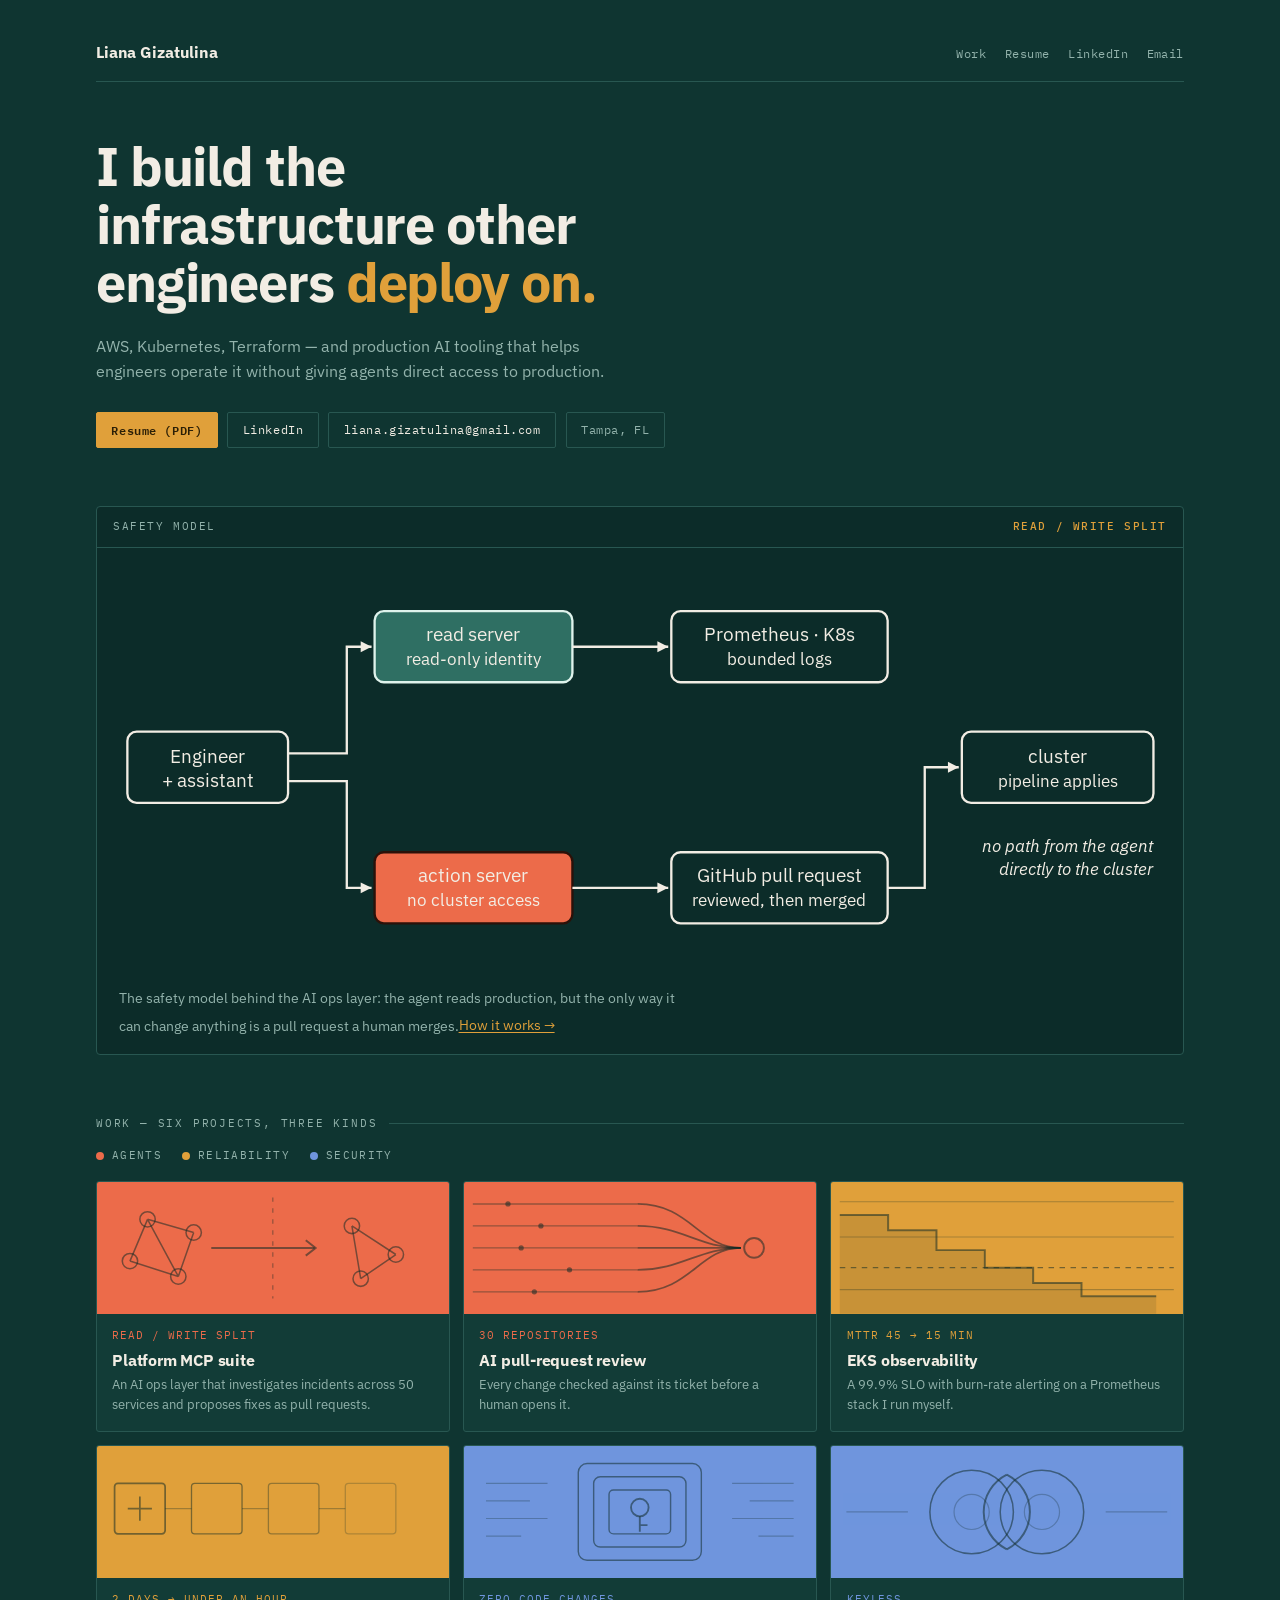
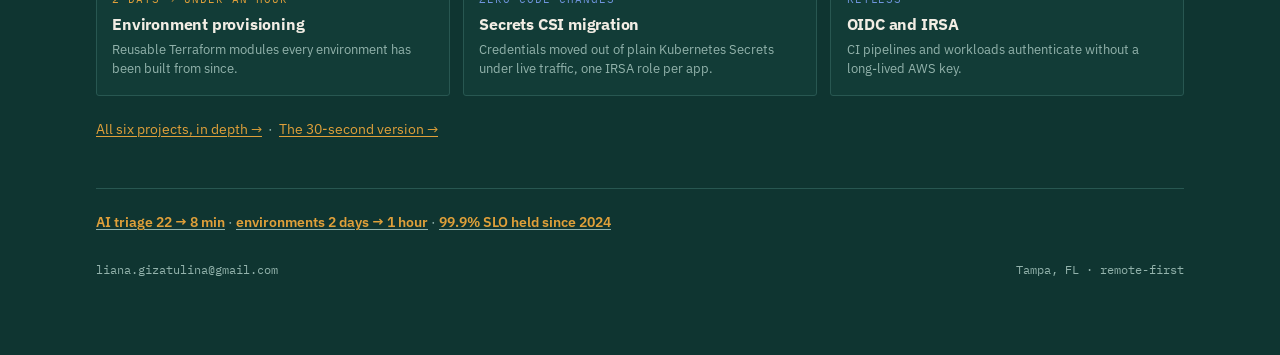
==== commit 21049978: "projects index: rebuild on the landing card component; link it from the landing The index still used" ====
--- a/index.html
+++ b/index.html
@@ -226,7 +226,7 @@
     </a></li>
   </ul>
 
-  <p class="more"><a href="30-seconds.html">The 30-second version &rarr;</a></p>
+  <p class="more"><a href="projects/">All six projects, in depth &rarr;</a> &nbsp;&middot;&nbsp; <a href="30-seconds.html">The 30-second version &rarr;</a></p>
 
   <p class="numbers">
     <a href="projects/mcp-suite.html"><strong>AI triage 22 &rarr; 8 min</strong></a> &middot; <a href="projects/provisioning.html"><strong>environments 2 days &rarr; 1 hour</strong></a> &middot; <a href="projects/eks-observability.html"><strong>99.9% SLO held since 2024</strong></a>
--- a/style.css
+++ b/style.css
@@ -391,6 +391,9 @@
 .wide .pcard-metric { display: block; margin: 0 0 0.35rem; font-family: var(--mono); font-size: 0.68rem; letter-spacing: 0.09em; text-transform: uppercase; color: var(--cat); }
 .wide .pcard-title { display: block; margin: 0 0 0.35rem; font-size: 1.03rem; font-weight: 700; line-height: 1.22; letter-spacing: -0.012em; }
 .wide .pcard-note { display: block; margin: 0; color: var(--muted); font-size: 0.82rem; line-height: 1.5; }
+.wide .pcard-time { display: block; margin: 0.7rem 0 0; font-family: var(--mono); font-size: 0.66rem; letter-spacing: 0.09em; text-transform: uppercase; color: var(--muted); opacity: .8; }
+.wide .who a.home { color: var(--fg); text-decoration: none; }
+.wide .who a.home:hover { color: var(--accent); }
 
 .c-agents { --cat: var(--cat-agents); }
 .c-rely   { --cat: var(--cat-rely); }
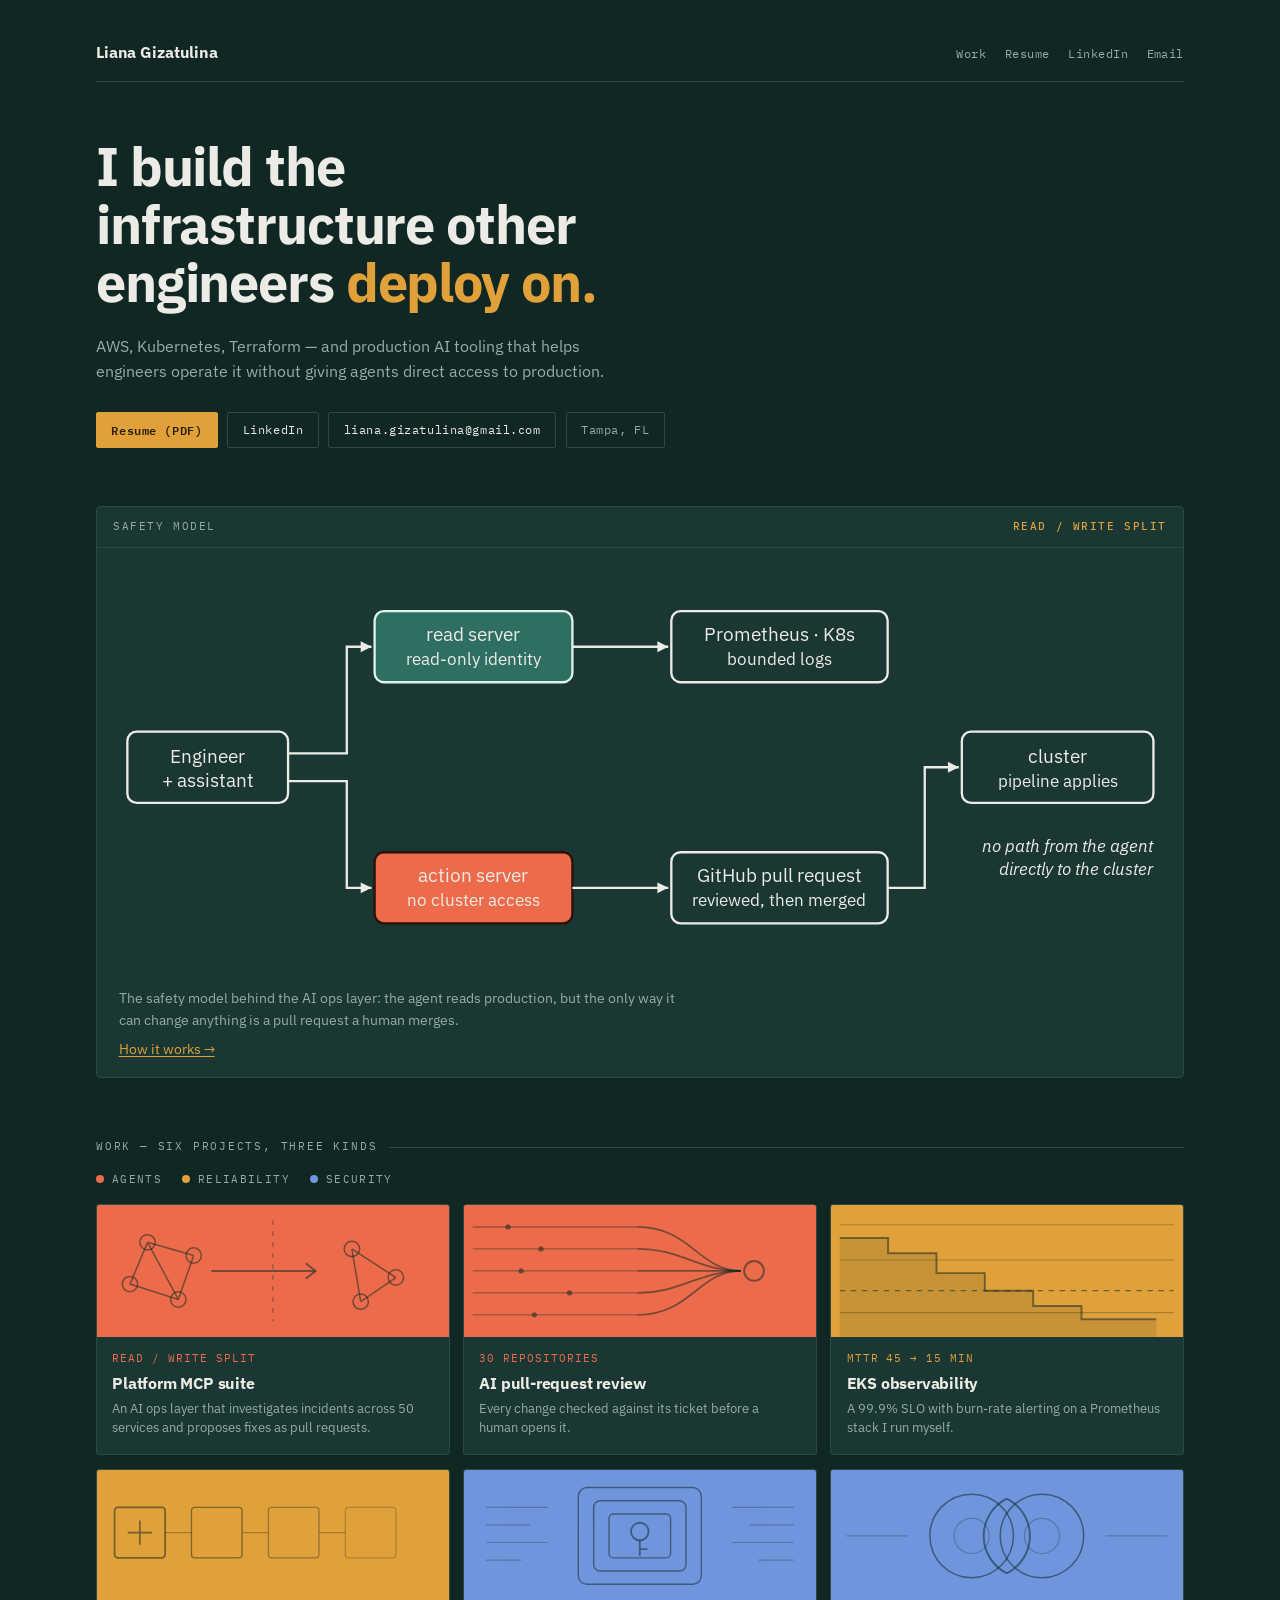
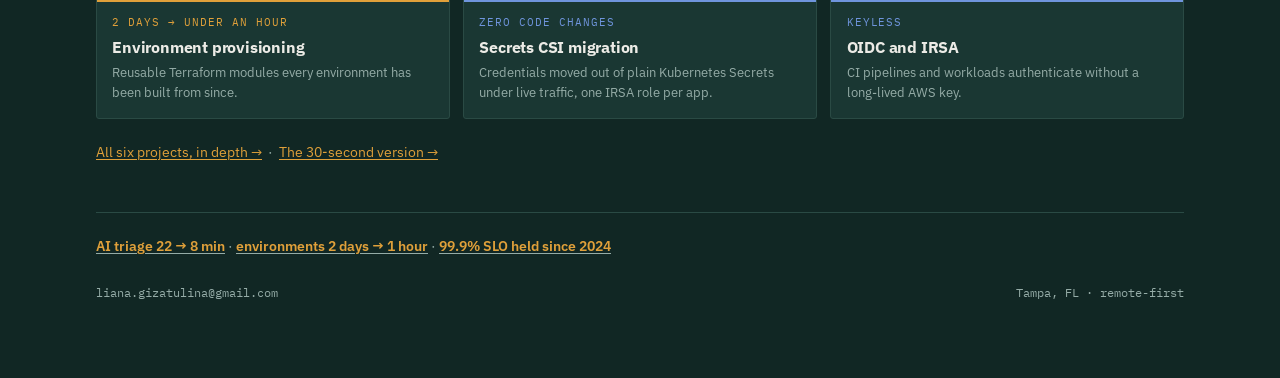
==== commit f92026b6: "restore the teal ground; separate page from surface instead of desaturating The desaturation to #151" ====
--- a/index.html
+++ b/index.html
@@ -19,7 +19,7 @@
 <meta name="twitter:card" content="summary_large_image">
 <link rel="preconnect" href="https://fonts.googleapis.com">
 <link rel="preconnect" href="https://fonts.gstatic.com" crossorigin>
-<link rel="stylesheet" href="style.css?v=6">
+<link rel="stylesheet" href="style.css?v=7">
 </head>
 <body>
 
--- a/style.css
+++ b/style.css
@@ -5,14 +5,15 @@
 @import url("https://fonts.googleapis.com/css2?family=IBM+Plex+Mono:wght@400;500&family=IBM+Plex+Sans:wght@400;600;700&display=swap");
 
 :root {
-  /* Direction D — deep teal ground, colour lives in the artwork */
-  --bg: #0f3531;
-  --card: #123c37;
-  --fg: #f2ede4;
-  --muted: #93b3ac;
-  --rule: #285751;
-  --rule-strong: #3d7a70;
-  --hover: #16453f;
+  /* Direction D — teal ground, but with real separation between the page
+     and the surfaces on it, so a long page never reads as one flat wall. */
+  --bg: #112724;
+  --card: #1a3733;
+  --fg: #ecebe6;
+  --muted: #95aca7;
+  --rule: #2a4a44;
+  --rule-strong: #4a736b;
+  --hover: #1f403a;
   --accent: #e0a03a;
   --focus: #6f95dd;
 
@@ -40,12 +41,19 @@
 
 @media (prefers-color-scheme: dark) {
   :root {
-    --bg: #0b2b28;
-    --card: #0f342f;
-    --rule: #23504b;
-    --hover: #133c37;
+    --bg: #0d211e;
+    --card: #16302c;
+    --rule: #24423d;
+    --hover: #1b3833;
   }
 }
+
+/* Each project page takes its category colour as the page accent, so the
+   six interiors are visibly different from each other and tie back to the
+   card the reader clicked. */
+body.c-agents { --accent: var(--cat-agents); }
+body.c-rely   { --accent: var(--cat-rely); }
+body.c-sec    { --accent: var(--cat-sec); }
 
 *, *::before, *::after { box-sizing: border-box; }
 html { -webkit-text-size-adjust: 100%; }
@@ -344,7 +352,7 @@
 /* diagram panel */
 .wide .showcase.framed {
   margin: 0 0 clamp(2.2rem, 5vw, 3.75rem); padding: 0;
-  background: #0c2c29; border: 1px solid var(--rule); border-radius: 4px; overflow: hidden;
+  background: var(--card); border: 1px solid var(--rule); border-radius: 4px; overflow: hidden;
 }
 .wide .showcase.framed .panel-bar {
   display: flex; justify-content: space-between; align-items: center; gap: 0.75rem;
@@ -355,7 +363,7 @@
 .wide .showcase.framed .panel-body { padding: 1.4rem 1.1rem 1.1rem; }
 .wide .showcase.framed svg { display: block; width: 100%; height: auto; color: var(--fg); }
 .wide .showcase.framed figcaption { margin: 1rem 0.25rem 0; max-width: 72ch; color: var(--muted); font-size: 0.85rem; font-family: var(--sans); line-height: 1.55; }
-.wide .showcase.framed figcaption .go { display: inline-block; margin-top: 0.35rem; color: var(--accent); }
+.wide .showcase.framed figcaption .go { display: block; margin-top: 0.5rem; color: var(--accent); }
 
 .wide .sec-label {
   display: flex; align-items: center; gap: 0.75rem; margin: 0 0 0.9rem;
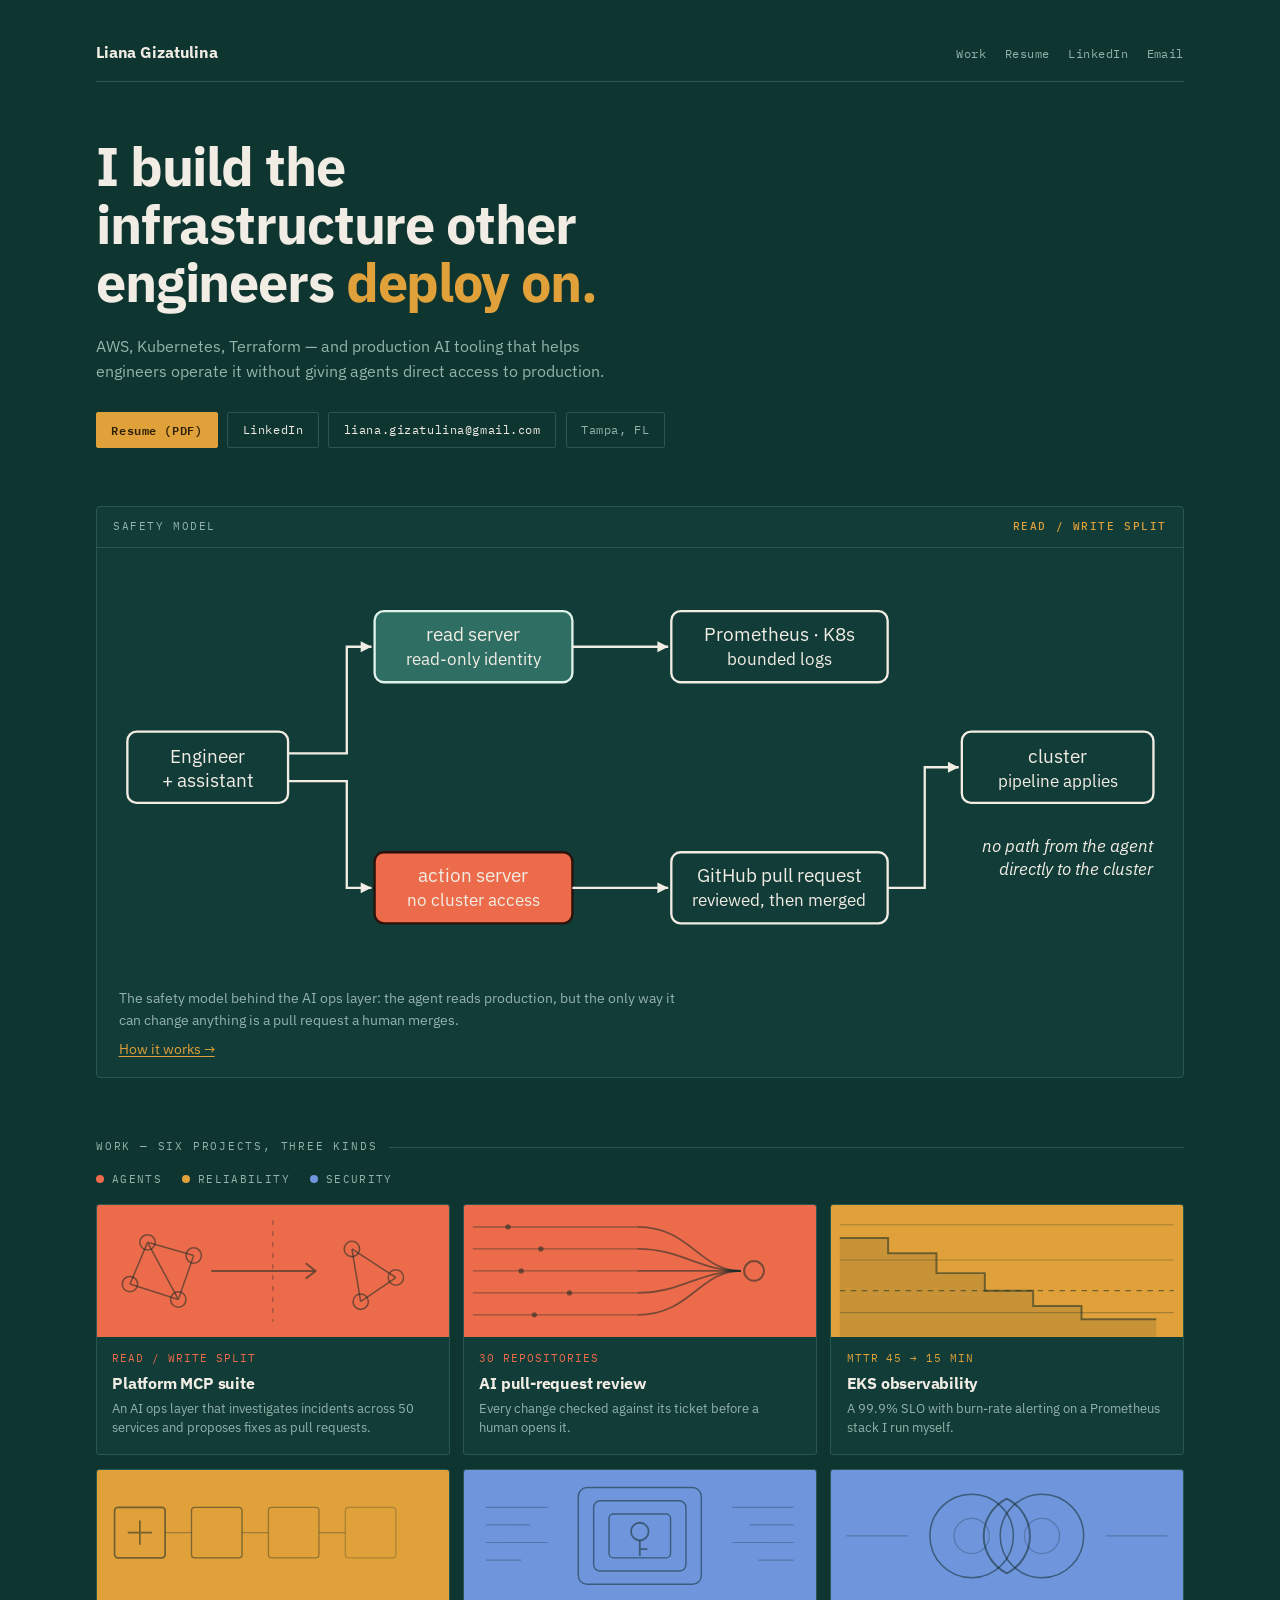
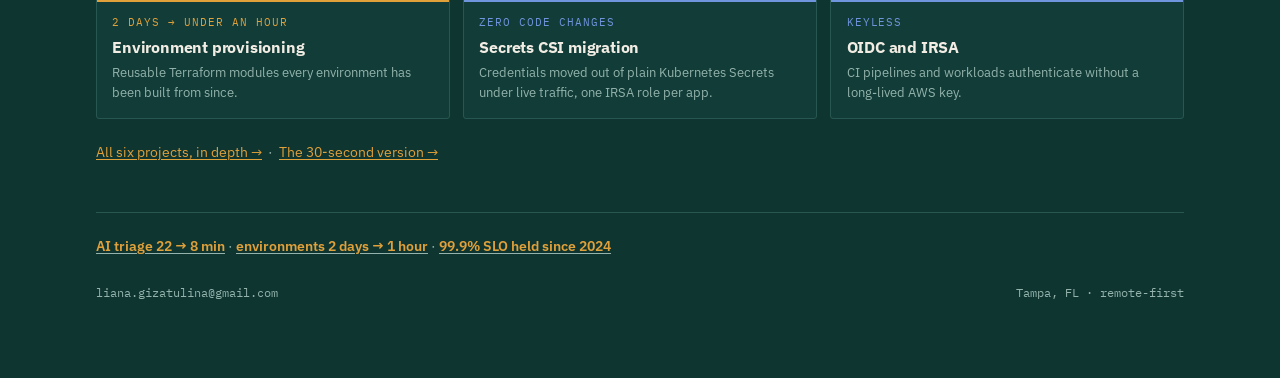
==== commit 89fcc9c9: "restore the original teal; give the method panels a category-coloured header Reverts both the desatu" ====
--- a/index.html
+++ b/index.html
@@ -19,7 +19,7 @@
 <meta name="twitter:card" content="summary_large_image">
 <link rel="preconnect" href="https://fonts.googleapis.com">
 <link rel="preconnect" href="https://fonts.gstatic.com" crossorigin>
-<link rel="stylesheet" href="style.css?v=7">
+<link rel="stylesheet" href="style.css?v=8">
 </head>
 <body>
 
--- a/style.css
+++ b/style.css
@@ -5,15 +5,14 @@
 @import url("https://fonts.googleapis.com/css2?family=IBM+Plex+Mono:wght@400;500&family=IBM+Plex+Sans:wght@400;600;700&display=swap");
 
 :root {
-  /* Direction D — teal ground, but with real separation between the page
-     and the surfaces on it, so a long page never reads as one flat wall. */
-  --bg: #112724;
-  --card: #1a3733;
-  --fg: #ecebe6;
-  --muted: #95aca7;
-  --rule: #2a4a44;
-  --rule-strong: #4a736b;
-  --hover: #1f403a;
+  /* Direction D — teal ground, colour lives in the artwork */
+  --bg: #0f3531;
+  --card: #123c37;
+  --fg: #f2ede4;
+  --muted: #93b3ac;
+  --rule: #285751;
+  --rule-strong: #3d7a70;
+  --hover: #16453f;
   --accent: #e0a03a;
   --focus: #6f95dd;
 
@@ -41,10 +40,10 @@
 
 @media (prefers-color-scheme: dark) {
   :root {
-    --bg: #0d211e;
-    --card: #16302c;
-    --rule: #24423d;
-    --hover: #1b3833;
+    --bg: #0b2b28;
+    --card: #0f342f;
+    --rule: #23504b;
+    --hover: #133c37;
   }
 }
 
@@ -277,10 +276,26 @@
 @media (max-width: 46rem) { .doors.with-thumb { grid-template-columns: 1fr; } }
 
 /* project pages: collapsible method notes + diagram node fills */
-details.method { margin: 1.25rem 0 0; padding: 0.75rem 1rem; background: var(--card); border: 1px solid var(--rule); border-radius: 8px; }
-details.method summary { cursor: pointer; font-size: 0.9375rem; font-weight: 600; color: var(--muted); }
-details.method[open] summary { margin-bottom: 0.5rem; }
-details.method p { margin: 0.6rem 0 0; font-size: 0.9375rem; color: var(--muted); }
+details.method {
+  margin: 1.25rem 0 0; padding: 0;
+  background: var(--card); border: 1px solid var(--rule);
+  border-radius: 6px; overflow: hidden;
+}
+details.method summary {
+  cursor: pointer; list-style: none;
+  padding: 0.5rem 0.9rem;
+  background: var(--accent); color: #10201d;
+  font-family: var(--mono); font-size: 0.72rem; font-weight: 500;
+  letter-spacing: 0.09em; text-transform: uppercase;
+}
+details.method summary::-webkit-details-marker { display: none; }
+details.method summary::after { content: " +"; font-weight: 700; }
+details.method[open] summary::after { content: " \2212"; }
+details.method summary:hover { filter: brightness(1.07); }
+details.method summary:focus-visible { outline: 2px solid var(--focus); outline-offset: -3px; }
+details.method[open] summary { margin-bottom: 0; }
+details.method p { margin: 0; padding: 0.85rem 0.95rem; font-size: 0.9375rem; color: var(--muted); }
+details.method p + p { padding-top: 0; }
 .n-src  { fill: var(--hover); }
 .n-core { fill: var(--left); stroke: var(--left-ink); }
 .n-out  { fill: var(--card); stroke: var(--rule-strong); }
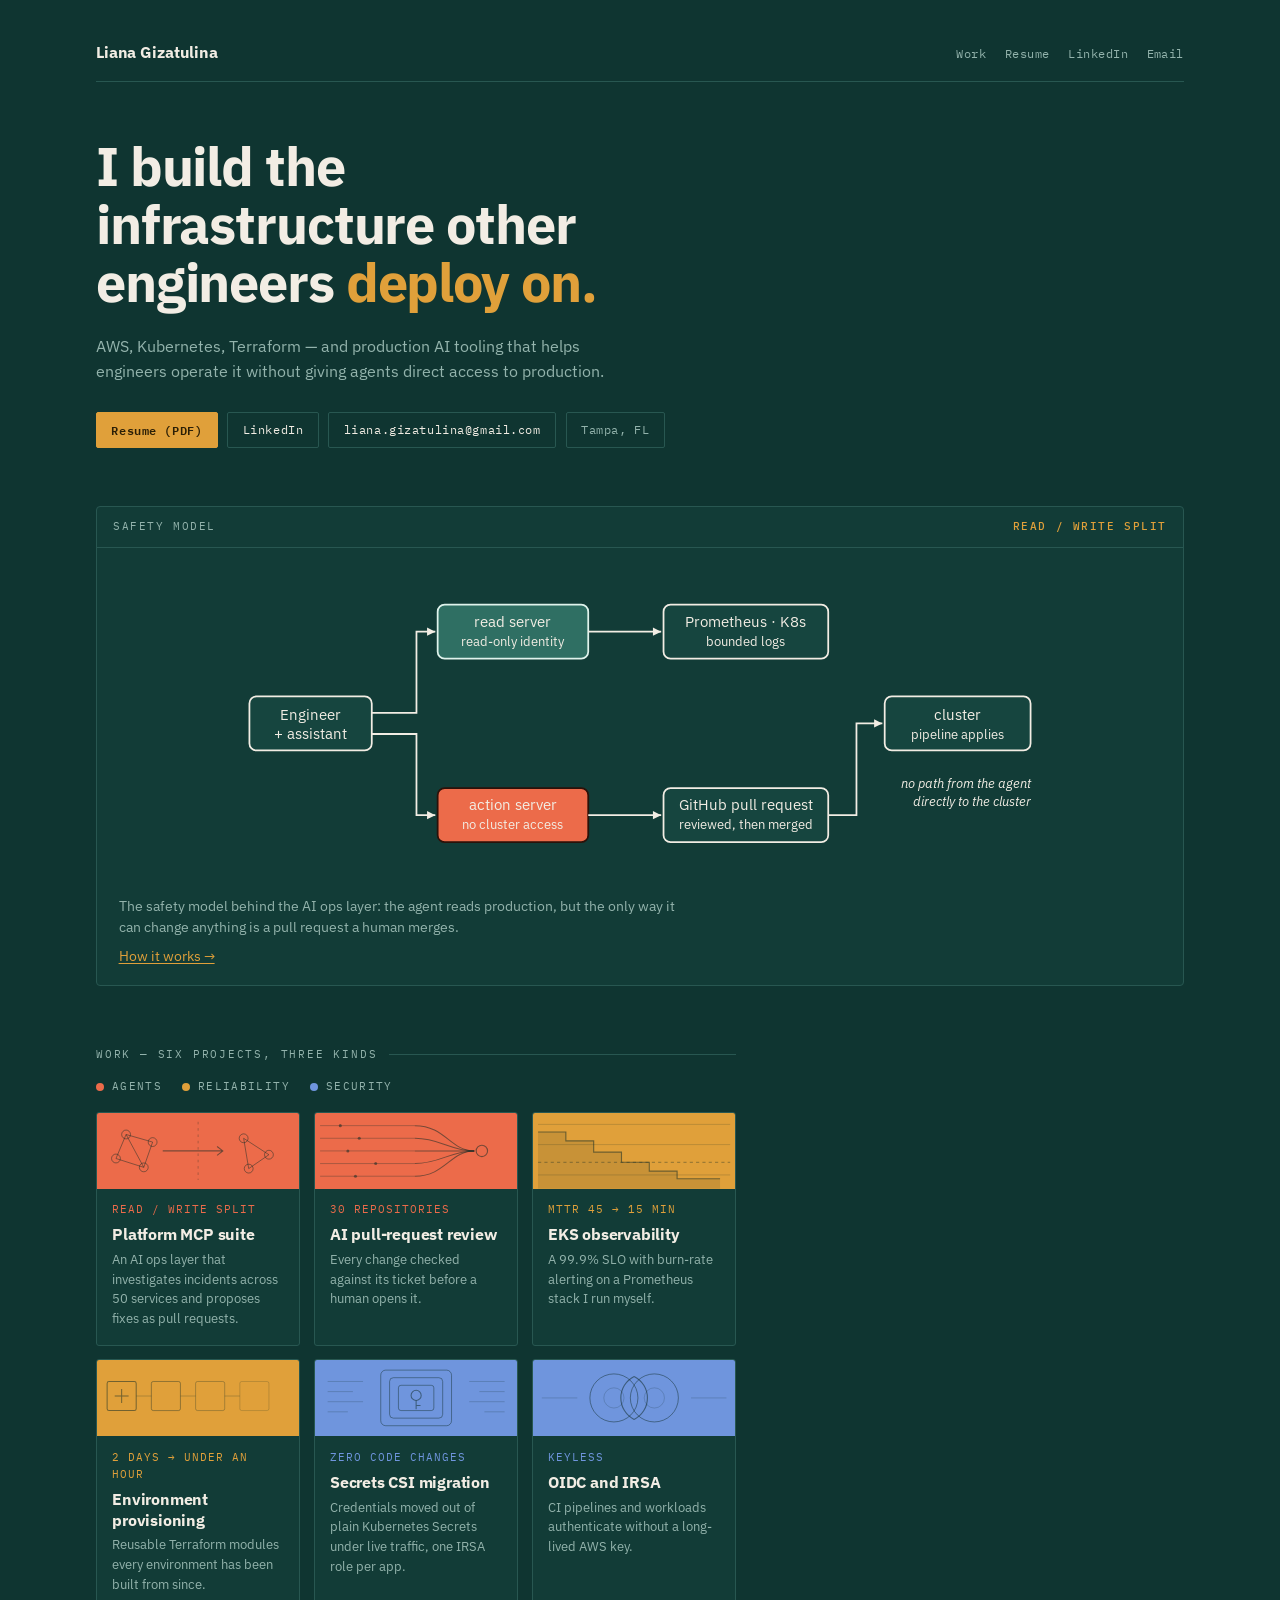
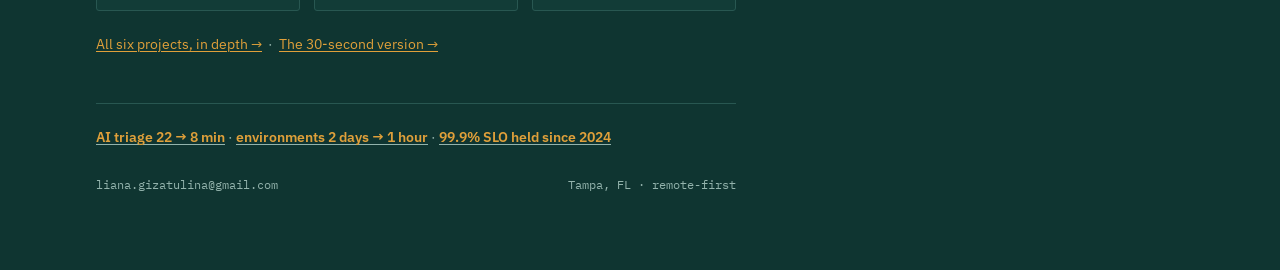
==== commit 123e1c45: "interior pages: desktop shell, nav with contact, diagram fixes Interior pages ran at a 36rem column " ====
--- a/index.html
+++ b/index.html
@@ -19,7 +19,7 @@
 <meta name="twitter:card" content="summary_large_image">
 <link rel="preconnect" href="https://fonts.googleapis.com">
 <link rel="preconnect" href="https://fonts.gstatic.com" crossorigin>
-<link rel="stylesheet" href="style.css?v=8">
+<link rel="stylesheet" href="style.css?v=9">
 </head>
 <body>
 
--- a/style.css
+++ b/style.css
@@ -31,7 +31,7 @@
   --left-ink: #dff3ec;
   --good: #4fb99a;
 
-  --measure: 36rem;
+  --measure: 40rem;
   --wide: 68rem;
   --sans: "IBM Plex Sans", -apple-system, BlinkMacSystemFont, "Segoe UI", Roboto, "Helvetica Neue", Arial, sans-serif;
   --serif: "IBM Plex Sans", -apple-system, BlinkMacSystemFont, "Segoe UI", Roboto, "Helvetica Neue", Arial, sans-serif;
@@ -67,7 +67,11 @@
   line-height: 1.6;
 }
 
-.wrap { max-width: var(--measure); margin: 0 auto; }
+.wrap { max-width: 52rem; margin: 0 auto; }
+.wrap.wide { max-width: var(--wide); }
+/* Prose keeps a readable measure; structure - headings and their rules,
+   diagrams, code, the method panels - spans the full shell. */
+.wrap > p, .wrap > ul, .wrap > ol, .wrap > dl, .wrap > blockquote { max-width: var(--measure); }
 
 a { color: inherit; text-decoration-thickness: 1px; text-underline-offset: 2px; }
 a:focus-visible { outline: 2px solid var(--focus); outline-offset: 3px; border-radius: 2px; }
@@ -331,18 +335,16 @@
    category colour on hover and keyboard focus only.
    ============================================================ */
 
-.wrap.wide { max-width: var(--wide); }
-
-.wide .site-nav {
+.site-nav {
   display: flex; justify-content: space-between; align-items: baseline;
   gap: 1rem; flex-wrap: wrap;
   padding-bottom: 0.9rem; margin-bottom: clamp(2rem, 5vw, 3.5rem);
   border-bottom: 1px solid var(--rule);
 }
-.wide .who { font-weight: 700; font-size: 0.98rem; letter-spacing: -0.008em; }
-.wide .nav-links { display: flex; gap: 1.15rem; flex-wrap: wrap; font-family: var(--mono); font-size: 0.78rem; letter-spacing: 0.04em; }
-.wide .nav-links a { color: var(--muted); text-decoration: none; border-bottom: 1px solid transparent; padding-bottom: 2px; }
-.wide .nav-links a:hover { color: var(--accent); border-bottom-color: var(--accent); }
+.who { font-weight: 700; font-size: 0.98rem; letter-spacing: -0.008em; }
+.nav-links { display: flex; gap: 1.15rem; flex-wrap: wrap; font-family: var(--mono); font-size: 0.78rem; letter-spacing: 0.04em; }
+.nav-links a { color: var(--muted); text-decoration: none; border-bottom: 1px solid transparent; padding-bottom: 2px; }
+.nav-links a:hover { color: var(--accent); border-bottom-color: var(--accent); }
 
 .wide .hero h1 {
   margin: 0 0 1.35rem; max-width: 20ch;
@@ -375,8 +377,14 @@
   font-family: var(--mono); font-size: 0.7rem; letter-spacing: 0.14em; text-transform: uppercase; color: var(--muted);
 }
 .wide .showcase.framed .panel-bar b { color: var(--accent); font-weight: 500; }
-.wide .showcase.framed .panel-body { padding: 1.4rem 1.1rem 1.1rem; }
-.wide .showcase.framed svg { display: block; width: 100%; height: auto; color: var(--fg); }
+.wide .showcase.framed .panel-body { padding: 1.6rem 1.1rem 1.1rem; }
+/* The drawing is authored at 680 units wide. Letting it stretch to a
+   1400px viewport scales the type and the gaps ~2.6x, which is what made
+   it read as a big empty box. Cap it near its design size and centre it. */
+.wide .showcase.framed svg { display: block; width: 100%; max-width: 50rem; height: auto; margin: 0 auto; color: var(--fg); }
+/* Unclassed nodes were hairline outlines on a dark ground - nearly invisible
+   at size. The two classed ones (n-read / n-act) keep their own fills. */
+.wide .showcase.framed rect:not([class]) { fill: var(--hover); }
 .wide .showcase.framed figcaption { margin: 1rem 0.25rem 0; max-width: 72ch; color: var(--muted); font-size: 0.85rem; font-family: var(--sans); line-height: 1.55; }
 .wide .showcase.framed figcaption .go { display: block; margin-top: 0.5rem; color: var(--accent); }
 
@@ -415,8 +423,8 @@
 .wide .pcard-title { display: block; margin: 0 0 0.35rem; font-size: 1.03rem; font-weight: 700; line-height: 1.22; letter-spacing: -0.012em; }
 .wide .pcard-note { display: block; margin: 0; color: var(--muted); font-size: 0.82rem; line-height: 1.5; }
 .wide .pcard-time { display: block; margin: 0.7rem 0 0; font-family: var(--mono); font-size: 0.66rem; letter-spacing: 0.09em; text-transform: uppercase; color: var(--muted); opacity: .8; }
-.wide .who a.home { color: var(--fg); text-decoration: none; }
-.wide .who a.home:hover { color: var(--accent); }
+.who a.home { color: var(--fg); text-decoration: none; }
+.who a.home:hover { color: var(--accent); }
 
 .c-agents { --cat: var(--cat-agents); }
 .c-rely   { --cat: var(--cat-rely); }
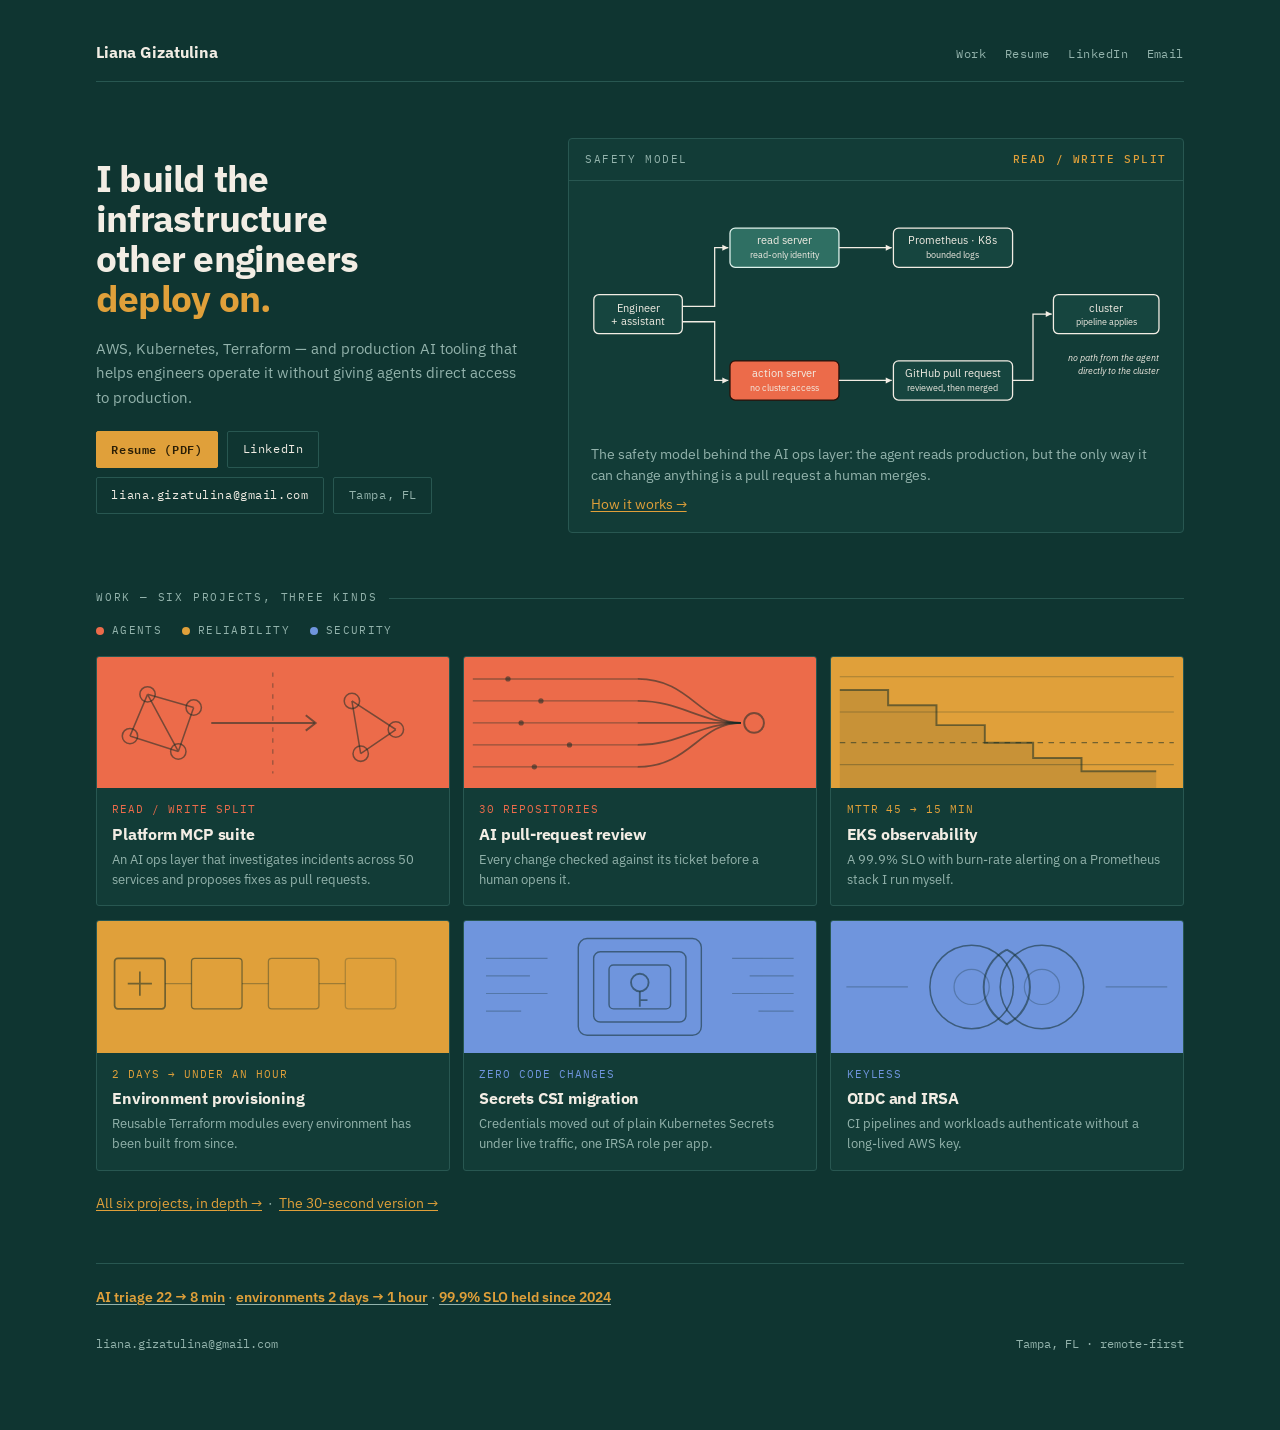
==== commit 0353dece: "landing: two-column hero; fix the prose measure capping the landing grids REGRESSION FIX. The interi" ====
--- a/index.html
+++ b/index.html
@@ -19,7 +19,7 @@
 <meta name="twitter:card" content="summary_large_image">
 <link rel="preconnect" href="https://fonts.googleapis.com">
 <link rel="preconnect" href="https://fonts.gstatic.com" crossorigin>
-<link rel="stylesheet" href="style.css?v=9">
+<link rel="stylesheet" href="style.css?v=10">
 </head>
 <body>
 
@@ -105,6 +105,7 @@
     </span>
   </nav>
 
+  <div class="hero-split">
   <header class="hero">
     <h1>I build the infrastructure other engineers <em>deploy on.</em></h1>
     <p class="hook">AWS, Kubernetes, Terraform — and production AI tooling that helps engineers operate it without giving agents direct access to production.</p>
@@ -166,6 +167,7 @@
       <figcaption>The safety model behind the AI ops layer: the agent reads production, but the only way it can change anything is a pull request a human merges.<a class="go" href="projects/mcp-suite.html">How it works &rarr;</a></figcaption>
     </div>
   </figure>
+  </div>
 
   <p class="sec-label">Work — six projects, three kinds</p>
 
--- a/style.css
+++ b/style.css
@@ -71,7 +71,8 @@
 .wrap.wide { max-width: var(--wide); }
 /* Prose keeps a readable measure; structure - headings and their rules,
    diagrams, code, the method panels - spans the full shell. */
-.wrap > p, .wrap > ul, .wrap > ol, .wrap > dl, .wrap > blockquote { max-width: var(--measure); }
+.wrap:not(.wide) > p, .wrap:not(.wide) > ul, .wrap:not(.wide) > ol,
+.wrap:not(.wide) > dl, .wrap:not(.wide) > blockquote { max-width: var(--measure); }
 
 a { color: inherit; text-decoration-thickness: 1px; text-underline-offset: 2px; }
 a:focus-visible { outline: 2px solid var(--focus); outline-offset: 3px; border-radius: 2px; }
@@ -346,6 +347,18 @@
 .nav-links a { color: var(--muted); text-decoration: none; border-bottom: 1px solid transparent; padding-bottom: 2px; }
 .nav-links a:hover { color: var(--accent); border-bottom-color: var(--accent); }
 
+/* Hero runs as two columns on a wide screen - the pitch on the left, the
+   safety diagram on the right - then stacks below 62rem. */
+.wide .hero-split { display: grid; gap: 1.75rem; align-items: center; margin-bottom: clamp(2.2rem, 5vw, 3.5rem); }
+@media (min-width: 62rem) {
+  .wide .hero-split { grid-template-columns: minmax(0, 0.82fr) minmax(0, 1.18fr); gap: 2.75rem; }
+}
+.wide .hero-split .hero h1 { font-size: clamp(1.7rem, 2.9vw, 2.45rem); max-width: 15ch; margin-bottom: 1.1rem; }
+.wide .hero-split .hook { max-width: none; font-size: 0.95rem; margin-bottom: 1.4rem; }
+.wide .hero-split .chips { margin-bottom: 0; }
+.wide .hero-split .showcase.framed { margin: 0; }
+.wide .hero-split .showcase.framed svg { max-width: none; }
+
 .wide .hero h1 {
   margin: 0 0 1.35rem; max-width: 20ch;
   font-family: var(--sans); font-weight: 700;
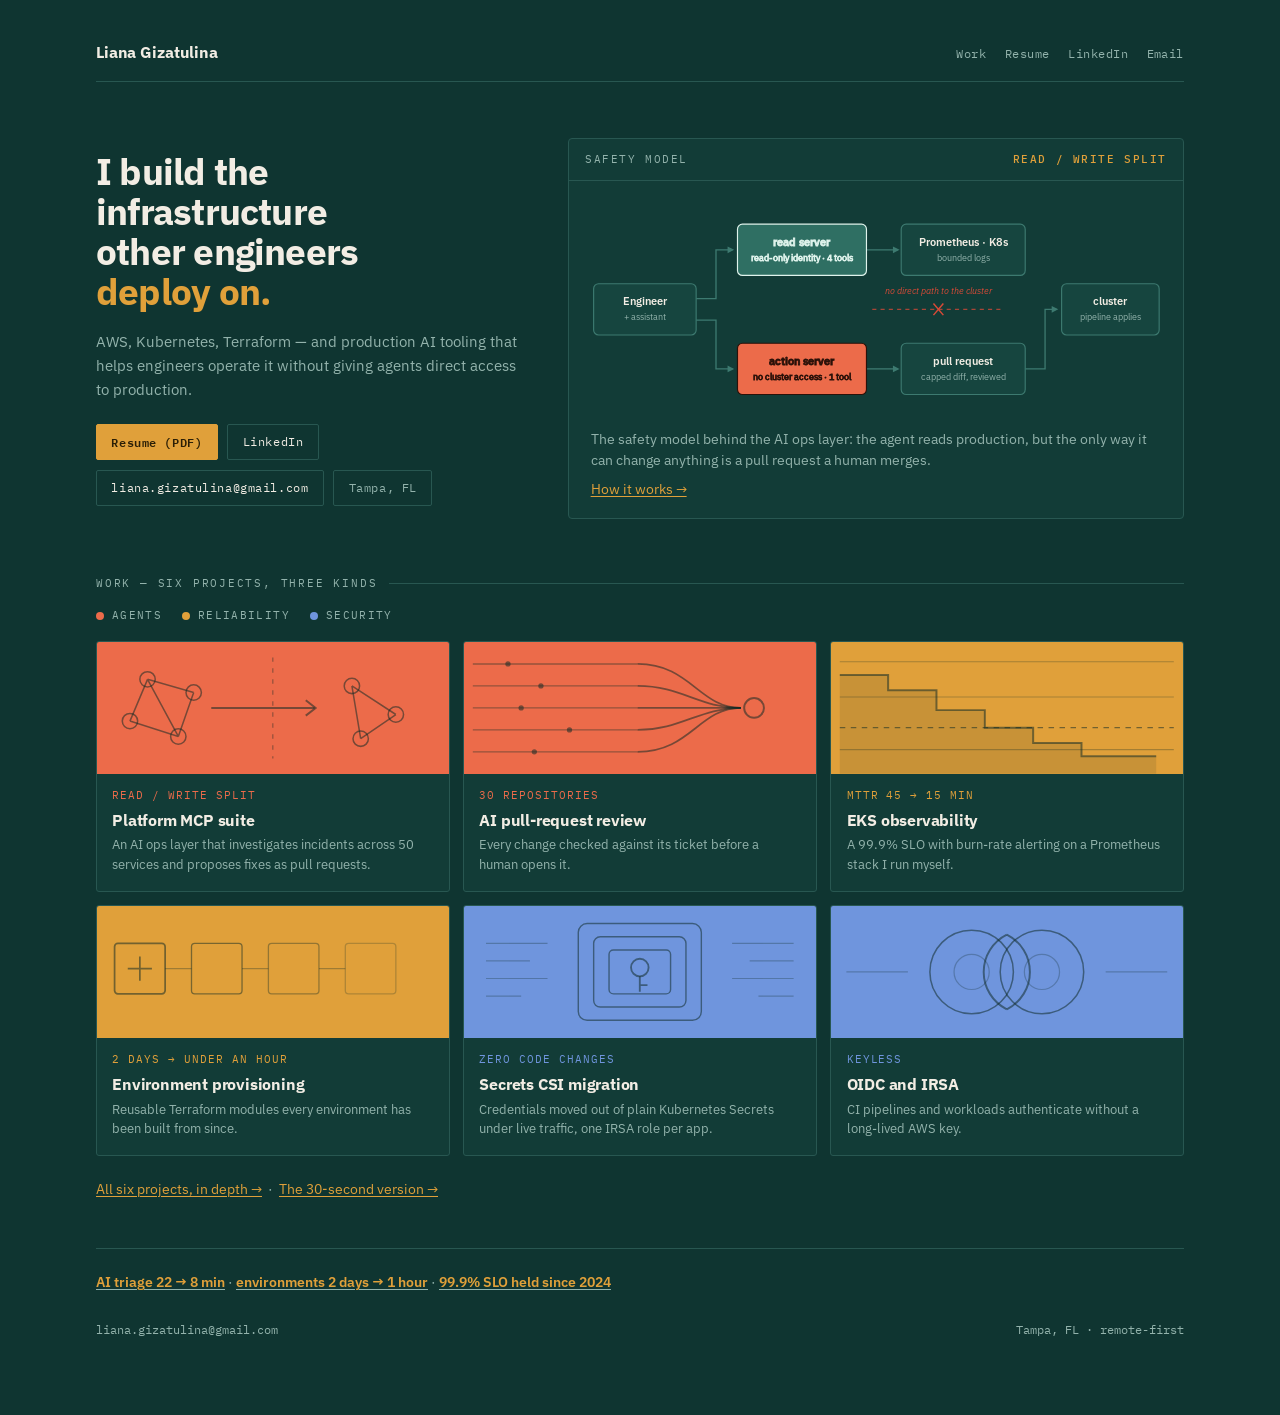
==== commit b142bec8: "landing diagram: denser layout, richer nodes, hover highlighting The old drawing was six small outli" ====
--- a/index.html
+++ b/index.html
@@ -19,7 +19,7 @@
 <meta name="twitter:card" content="summary_large_image">
 <link rel="preconnect" href="https://fonts.googleapis.com">
 <link rel="preconnect" href="https://fonts.gstatic.com" crossorigin>
-<link rel="stylesheet" href="style.css?v=10">
+<link rel="stylesheet" href="style.css?v=11">
 </head>
 <body>
 
@@ -120,48 +120,51 @@
   <figure class="showcase framed">
     <div class="panel-bar"><span>Safety model</span><b>read / write split</b></div>
     <div class="panel-body">
-      <svg viewBox="0 0 680 260" role="img" aria-labelledby="home-diagram-title home-diagram-desc" xmlns="http://www.w3.org/2000/svg">
+      <svg class="dgm" viewBox="0 0 700 250" role="img" aria-labelledby="home-diagram-title home-diagram-desc" xmlns="http://www.w3.org/2000/svg">
         <title id="home-diagram-title">Read and write paths, separated</title>
-        <desc id="home-diagram-desc">The assistant reaches the read server, which queries Prometheus, Kubernetes state, and bounded logs using a read-only service account. Separately, the assistant reaches the action server, which holds no cluster credentials and can only open a GitHub pull request. A human reviews and merges that pull request, and only then does the delivery pipeline apply the change to the cluster.</desc>
-        <g fill="none" stroke="currentColor" stroke-width="1.5">
-          <rect x="8" y="104" width="104" height="46" rx="6"/>
-          <rect class="n-read" x="168" y="26" width="128" height="46" rx="6"/>
-          <rect class="n-act" x="168" y="182" width="128" height="46" rx="6"/>
-          <rect x="360" y="26" width="140" height="46" rx="6"/>
-          <rect x="360" y="182" width="140" height="46" rx="6"/>
-          <rect x="548" y="104" width="124" height="46" rx="6"/>
-        </g>
-        <g fill="currentColor" font-family="'IBM Plex Sans', -apple-system, BlinkMacSystemFont, sans-serif" font-size="12.5" text-anchor="middle">
-          <text x="60" y="124">Engineer</text>
-          <text x="60" y="140">+ assistant</text>
-          <text x="232" y="45">read server</text>
-          <text x="232" y="61" font-size="11">read-only identity</text>
-          <text x="232" y="201">action server</text>
-          <text x="232" y="217" font-size="11">no cluster access</text>
-          <text x="430" y="45">Prometheus · K8s</text>
-          <text x="430" y="61" font-size="11">bounded logs</text>
-          <text x="430" y="201">GitHub pull request</text>
-          <text x="430" y="217" font-size="11">reviewed, then merged</text>
-          <text x="610" y="124">cluster</text>
-          <text x="610" y="140" font-size="11">pipeline applies</text>
-        </g>
-        <g stroke="currentColor" stroke-width="1.5" fill="none">
-          <path d="M112 118 L 150 118 L 150 49 L 166 49"/>
-          <path d="M112 136 L 150 136 L 150 205 L 166 205"/>
-          <path d="M296 49 L 358 49"/>
-          <path d="M296 205 L 358 205"/>
-          <path d="M500 205 L 524 205 L 524 127 L 546 127"/>
-        </g>
-        <g fill="currentColor">
-          <path d="M166 49 l -7 -3.5 v 7 z"/>
-          <path d="M166 205 l -7 -3.5 v 7 z"/>
-          <path d="M358 49 l -7 -3.5 v 7 z"/>
-          <path d="M358 205 l -7 -3.5 v 7 z"/>
-          <path d="M546 127 l -7 -3.5 v 7 z"/>
-        </g>
-        <g fill="currentColor" font-family="'IBM Plex Sans', -apple-system, BlinkMacSystemFont, sans-serif" font-size="11" font-style="italic" text-anchor="end">
-          <text x="672" y="182">no path from the agent</text>
-          <text x="672" y="197">directly to the cluster</text>
+        <desc id="home-diagram-desc">The assistant reaches the read server, which queries Prometheus, Kubernetes state, and bounded logs using a read-only service account. Separately, the assistant reaches the action server, which holds no cluster credentials and can only open a GitHub pull request. A human reviews and merges that pull request, and only then does the delivery pipeline apply the change to the cluster. There is no path from the agent directly to the cluster.</desc>
+
+        <g class="edge from-eng to-read"><path class="ln" d="M132 112 H 156 V 53 H 176"/><path class="hd" d="M178 53 l -8 -4 v 8 z"/></g>
+        <g class="edge from-eng to-act"><path class="ln" d="M132 138 H 156 V 197 H 176"/><path class="hd" d="M178 197 l -8 -4 v 8 z"/></g>
+        <g class="edge from-read to-prom"><path class="ln" d="M338 53 H 376"/><path class="hd" d="M378 53 l -8 -4 v 8 z"/></g>
+        <g class="edge from-act to-pr"><path class="ln" d="M338 197 H 376"/><path class="hd" d="M378 197 l -8 -4 v 8 z"/></g>
+        <g class="edge from-pr to-cluster"><path class="ln" d="M530 197 H 554 V 125 H 568"/><path class="hd" d="M570 125 l -8 -4 v 8 z"/></g>
+
+        <g class="barrier" aria-hidden="true">
+          <path class="bar" d="M345 125 H 505"/>
+          <path class="cross" d="M419 118 l 12 14 M431 118 l -12 14"/>
+          <text x="425" y="106">no direct path to the cluster</text>
+        </g>
+
+        <g class="node n-eng">
+          <rect class="box" x="8" y="94" width="124" height="62" rx="6"/>
+          <text class="lbl" x="70" y="120">Engineer</text>
+          <text class="sub" x="70" y="138">+ assistant</text>
+        </g>
+        <g class="node n-read">
+          <rect class="box" x="182" y="22" width="156" height="62" rx="6"/>
+          <text class="lbl" x="260" y="48">read server</text>
+          <text class="sub" x="260" y="66">read-only identity &#183; 4 tools</text>
+        </g>
+        <g class="node n-act">
+          <rect class="box" x="182" y="166" width="156" height="62" rx="6"/>
+          <text class="lbl" x="260" y="192">action server</text>
+          <text class="sub" x="260" y="210">no cluster access &#183; 1 tool</text>
+        </g>
+        <g class="node n-prom">
+          <rect class="box" x="380" y="22" width="150" height="62" rx="6"/>
+          <text class="lbl" x="455" y="48">Prometheus &#183; K8s</text>
+          <text class="sub" x="455" y="66">bounded logs</text>
+        </g>
+        <g class="node n-pr">
+          <rect class="box" x="380" y="166" width="150" height="62" rx="6"/>
+          <text class="lbl" x="455" y="192">pull request</text>
+          <text class="sub" x="455" y="210">capped diff, reviewed</text>
+        </g>
+        <g class="node n-cluster">
+          <rect class="box" x="574" y="94" width="118" height="62" rx="6"/>
+          <text class="lbl" x="633" y="120">cluster</text>
+          <text class="sub" x="633" y="138">pipeline applies</text>
         </g>
       </svg>
       <figcaption>The safety model behind the AI ops layer: the agent reads production, but the only way it can change anything is a pull request a human merges.<a class="go" href="projects/mcp-suite.html">How it works &rarr;</a></figcaption>
--- a/style.css
+++ b/style.css
@@ -452,3 +452,53 @@
 }
 
 @media (prefers-reduced-motion: reduce) { * { transition: none !important; } }
+
+/* ============================================================
+   Landing safety diagram.
+   Nodes are groups so the label counts as part of the hover
+   target; hovering one lights it and the arrows touching it.
+   ============================================================ */
+
+.dgm { color: var(--fg); }
+.dgm text { font-family: var(--sans); text-anchor: middle; }
+.dgm .lbl { font-size: 13px; font-weight: 600; fill: var(--fg); }
+.dgm .sub { font-size: 10.5px; fill: var(--muted); }
+
+.dgm .box {
+  fill: var(--hover); stroke: var(--rule-strong); stroke-width: 1.4;
+  transition: fill .15s, stroke .15s;
+}
+.dgm .n-read .box { fill: var(--left); stroke: var(--left-ink); }
+.dgm .n-read .lbl, .dgm .n-read .sub { fill: var(--left-ink); }
+.dgm .n-act .box { fill: var(--spent); stroke: var(--spent-ink); }
+.dgm .n-act .lbl, .dgm .n-act .sub { fill: var(--spent-ink); }
+
+.dgm .ln { fill: none; stroke: var(--rule-strong); stroke-width: 1.6; transition: stroke .15s, stroke-width .15s; }
+.dgm .hd { fill: var(--rule-strong); transition: fill .15s; }
+
+.dgm .barrier .bar { fill: none; stroke: var(--spent-over); stroke-width: 1.3; stroke-dasharray: 5 5; opacity: .75; }
+.dgm .barrier .cross { fill: none; stroke: var(--spent-over); stroke-width: 1.8; }
+.dgm .barrier text { font-size: 10.5px; font-style: italic; fill: var(--spent-over); }
+
+.dgm .node { pointer-events: all; }
+.dgm .node:hover .box { stroke: var(--accent); stroke-width: 2; filter: brightness(1.12); }
+.dgm .node:hover .lbl { fill: var(--accent); }
+.dgm .n-read:hover .lbl, .dgm .n-act:hover .lbl { fill: inherit; }
+
+/* an edge lights up with either node it touches */
+.dgm:has(.n-eng:hover)     :is(.from-eng, .to-eng) .ln,
+.dgm:has(.n-read:hover)    :is(.from-read, .to-read) .ln,
+.dgm:has(.n-act:hover)     :is(.from-act, .to-act) .ln,
+.dgm:has(.n-prom:hover)    :is(.from-prom, .to-prom) .ln,
+.dgm:has(.n-pr:hover)      :is(.from-pr, .to-pr) .ln,
+.dgm:has(.n-cluster:hover) :is(.from-cluster, .to-cluster) .ln {
+  stroke: var(--accent); stroke-width: 2.6;
+}
+.dgm:has(.n-eng:hover)     :is(.from-eng, .to-eng) .hd,
+.dgm:has(.n-read:hover)    :is(.from-read, .to-read) .hd,
+.dgm:has(.n-act:hover)     :is(.from-act, .to-act) .hd,
+.dgm:has(.n-prom:hover)    :is(.from-prom, .to-prom) .hd,
+.dgm:has(.n-pr:hover)      :is(.from-pr, .to-pr) .hd,
+.dgm:has(.n-cluster:hover) :is(.from-cluster, .to-cluster) .hd {
+  fill: var(--accent);
+}
